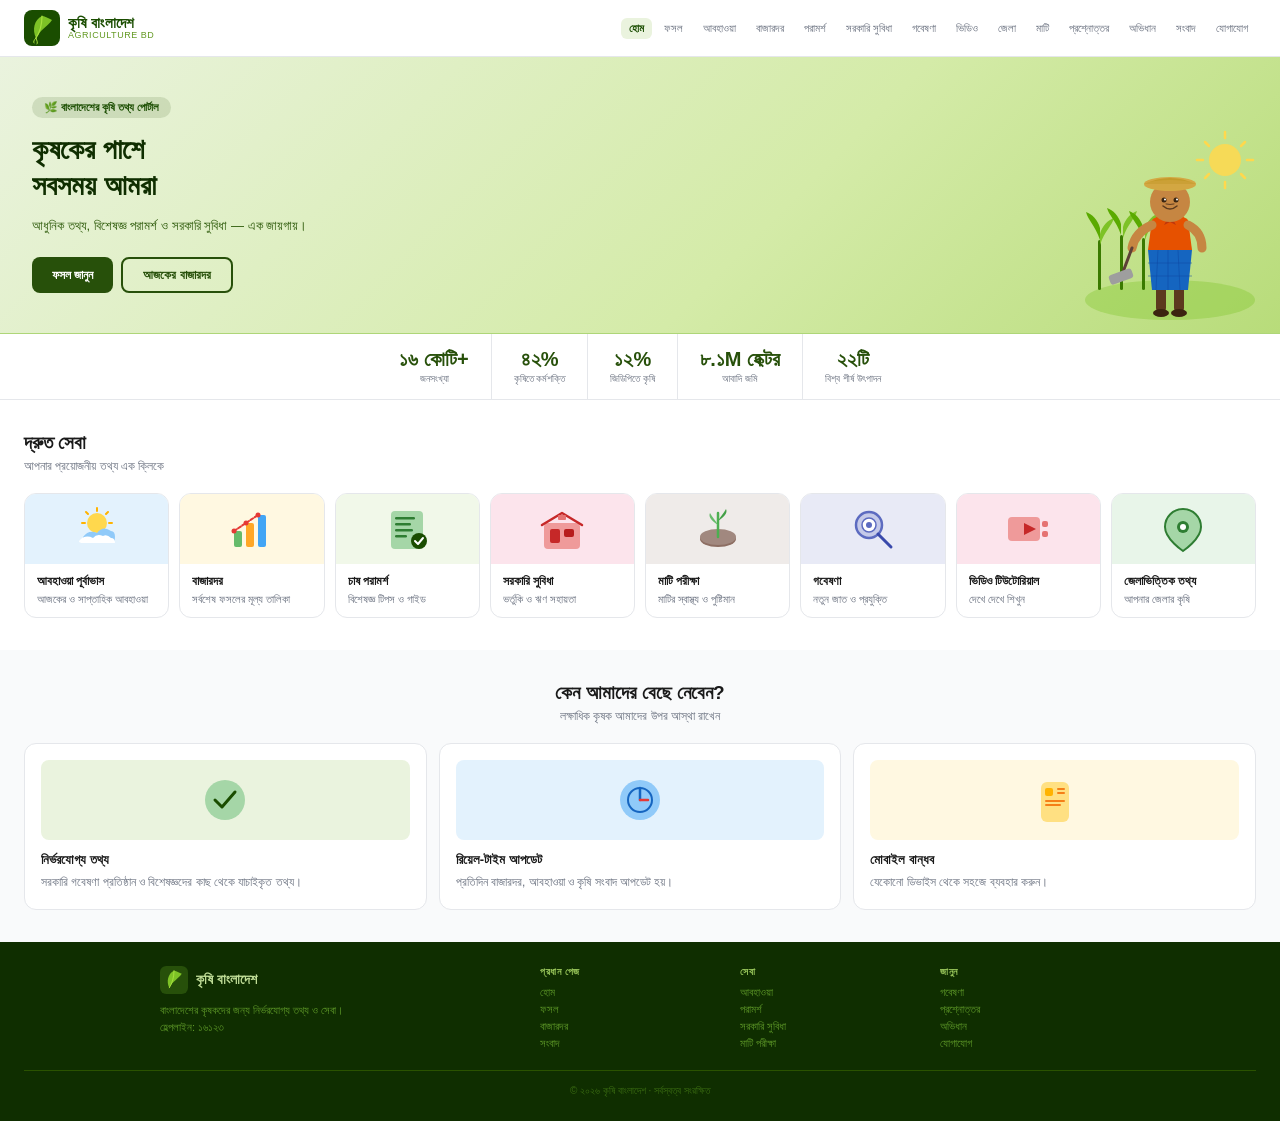
==== index.html @ ba3100ea "Update print statement from 'Hello' to 'Goodbye'" ====
<!DOCTYPE html>
<html lang="bn">
<head>
<meta charset="UTF-8">
<meta name="viewport" content="width=device-width, initial-scale=1.0">
<title>কৃষি বাংলাদেশ — Agriculture BD</title>
<style>
*{box-sizing:border-box;margin:0;padding:0}
body{font-family:'Segoe UI',Arial,sans-serif;color:#1a1a1a;font-size:14px;background:#fff}

nav{display:flex;align-items:center;justify-content:space-between;padding:10px 24px;border-bottom:1px solid #e5e7eb;background:#fff;position:sticky;top:0;z-index:100;gap:8px;flex-wrap:wrap}
.logo{display:flex;align-items:center;gap:8px;cursor:pointer;text-decoration:none}
.logo-text{display:flex;flex-direction:column;line-height:1.1}
.logo-bn{font-size:15px;font-weight:600;color:#1A4D00}
.logo-en{font-size:9px;color:#639922;letter-spacing:.06em;text-transform:uppercase}
.nav-links{display:flex;gap:4px;flex-wrap:wrap}
.nav-links a{font-size:11px;color:#6b7280;cursor:pointer;padding:4px 8px;border-radius:6px;transition:all .15s;text-decoration:none}
.nav-links a:hover{background:#EAF3DE;color:#27500A}
.nav-links a.active{background:#EAF3DE;color:#1A4D00;font-weight:600}

.page{display:none}.page.active{display:block}

.hero{background:linear-gradient(135deg,#EAF3DE 0%,#d4eba8 60%,#b8dc7a 100%);padding:0;overflow:hidden;display:grid;grid-template-columns:1fr auto;align-items:center;min-height:260px;border-bottom:1px solid #aed678}
.hero-text{padding:40px 32px}
.hero-badge{display:inline-block;background:#27500A22;color:#1A4D00;font-size:11px;padding:4px 12px;border-radius:20px;margin-bottom:14px;font-weight:600}
.hero h1{font-size:28px;font-weight:600;color:#0F2E00;margin-bottom:10px;line-height:1.3}
.hero p{font-size:13px;color:#2D5A0A;max-width:400px;line-height:1.7;margin-bottom:20px}
.hero-btns{display:flex;gap:8px;flex-wrap:wrap}
.btn{padding:9px 20px;border-radius:8px;font-size:12px;cursor:pointer;border:none;font-family:inherit;font-weight:600}
.btn-green{background:#27500A;color:#fff}
.btn-outline{background:transparent;color:#27500A;border:2px solid #27500A}
.btn-green:hover{background:#1A4D00}
.btn-outline:hover{background:#EAF3DE}
.hero-illustration{padding:20px 20px 0;align-self:flex-end;flex-shrink:0}

.stats-bar{display:flex;justify-content:center;background:#fff;border-bottom:1px solid #e5e7eb;flex-wrap:wrap}
.stat{padding:14px 22px;text-align:center;border-right:1px solid #e5e7eb}
.stat:last-child{border-right:none}
.stat-n{font-size:20px;font-weight:700;color:#27500A}
.stat-l{font-size:10px;color:#6b7280;margin-top:2px}

.sec{padding:32px 24px}
.sec-bg{background:#f9fafb}
.sec-title{font-size:19px;font-weight:700;margin-bottom:5px}
.sec-sub{font-size:12px;color:#6b7280;margin-bottom:20px}
.sec-center{text-align:center}

.grid2{display:grid;grid-template-columns:1fr 1fr;gap:14px}
.grid3{display:grid;grid-template-columns:repeat(auto-fit,minmax(170px,1fr));gap:12px}
.grid4{display:grid;grid-template-columns:repeat(auto-fit,minmax(140px,1fr));gap:10px}

.card{background:#fff;border:1px solid #e5e7eb;border-radius:12px;padding:16px;transition:box-shadow .15s}
.card:hover{box-shadow:0 2px 12px #27500A18}
.card h3{font-size:13px;font-weight:600;margin-bottom:5px}
.card p{font-size:12px;color:#6b7280;line-height:1.6}
.card-img{width:100%;height:80px;display:flex;align-items:center;justify-content:center;border-radius:8px;margin-bottom:12px}

.svc-card{background:#fff;border:1px solid #e5e7eb;border-radius:12px;overflow:hidden;cursor:pointer;transition:all .15s}
.svc-card:hover{border-color:#639922;box-shadow:0 2px 12px #27500A15}
.svc-img{height:70px;display:flex;align-items:center;justify-content:center}
.svc-body{padding:10px 12px}
.svc-body h3{font-size:12px;font-weight:600;margin-bottom:3px}
.svc-body p{font-size:11px;color:#6b7280;line-height:1.5}

.crop-card{background:#fff;border:1px solid #e5e7eb;border-radius:12px;overflow:hidden;border-top:3px solid #639922}
.crop-ill{height:80px;display:flex;align-items:center;justify-content:center}
.crop-body{padding:12px}
.crop-body h3{font-size:13px;font-weight:600;margin-bottom:5px}
.crop-body p{font-size:11px;color:#6b7280;line-height:1.5}

.tag{display:inline-block;background:#EAF3DE;color:#27500A;font-size:10px;padding:2px 7px;border-radius:6px;margin:2px 2px 0 0}

.news-item{display:flex;gap:12px;padding:12px;background:#fff;border:1px solid #e5e7eb;border-radius:10px;margin-bottom:8px}
.news-date{font-size:10px;color:#9ca3af;white-space:nowrap;min-width:52px;margin-top:2px}
.news-title{font-size:13px;font-weight:600;margin-bottom:3px}
.news-desc{font-size:11px;color:#6b7280;line-height:1.5}

.price-table{width:100%;border-collapse:collapse}
.price-table th{font-size:11px;color:#6b7280;text-align:left;padding:8px 10px;border-bottom:1px solid #e5e7eb;font-weight:600}
.price-table td{font-size:12px;padding:9px 10px;border-bottom:1px solid #e5e7eb}
.up{color:#1A6B00;font-weight:700}.down{color:#8B0000;font-weight:700}

.tip-card{background:#fff;border:1px solid #e5e7eb;border-left:3px solid #639922;border-radius:0 10px 10px 0;padding:12px 14px;margin-bottom:8px}
.tip-card h4{font-size:12px;font-weight:600;margin-bottom:4px}
.tip-card p{font-size:11px;color:#6b7280;line-height:1.6}

.scheme-card{background:#fff;border:1px solid #e5e7eb;border-radius:12px;overflow:hidden}
.scheme-img{height:64px;display:flex;align-items:center;justify-content:center}
.scheme-body{padding:12px}
.scheme-body h3{font-size:13px;font-weight:600;margin-bottom:5px}
.scheme-body p{font-size:11px;color:#6b7280;line-height:1.5;margin-bottom:8px}
.scheme-badge{font-size:10px;background:#EAF3DE;color:#1A4D00;padding:3px 8px;border-radius:6px;display:inline-block;font-weight:600}

.faq-item{border:1px solid #e5e7eb;border-radius:10px;margin-bottom:7px;overflow:hidden}
.faq-q{padding:12px 14px;font-size:12px;font-weight:600;cursor:pointer;display:flex;justify-content:space-between;align-items:center;background:#fff;user-select:none}
.faq-a{padding:0 14px 12px;font-size:11px;color:#6b7280;line-height:1.6;display:none}
.faq-a.open{display:block}

.weather-card{background:#fff;border:1px solid #e5e7eb;border-radius:12px;overflow:hidden}
.weather-top{padding:16px;text-align:center}
.weather-temp{font-size:32px;font-weight:700;color:#27500A}
.weather-city{font-size:12px;color:#6b7280;margin-bottom:4px}
.weather-days{display:grid;grid-template-columns:repeat(4,1fr);border-top:1px solid #e5e7eb}
.w-day{padding:10px 6px;text-align:center;border-right:1px solid #e5e7eb}
.w-day:last-child{border-right:none}
.w-day-name{font-size:10px;color:#6b7280}
.w-day-temp{font-size:13px;font-weight:700;margin-top:3px}
.w-emoji{font-size:18px;margin:4px 0}

.contact-form{display:flex;flex-direction:column;gap:9px}
.contact-form input,.contact-form textarea,.contact-form select{width:100%;padding:9px 11px;border:1px solid #d1d5db;border-radius:8px;font-size:12px;font-family:inherit;background:#fff;color:#1a1a1a}
.contact-form textarea{height:80px;resize:none}
.contact-form input:focus,.contact-form textarea:focus,.contact-form select:focus{outline:2px solid #639922;border-color:#639922}

.soil-bar{margin-bottom:10px}
.soil-label{display:flex;justify-content:space-between;font-size:11px;margin-bottom:3px}
.soil-track{height:7px;background:#f3f4f6;border-radius:4px;overflow:hidden}
.soil-fill{height:100%;border-radius:4px;background:#639922;transition:width .5s}

.glossary-item{padding:11px 14px;border-bottom:1px solid #e5e7eb}
.glossary-item:last-child{border-bottom:none}
.glossary-term{font-size:12px;font-weight:700;color:#1A4D00}
.glossary-def{font-size:11px;color:#6b7280;margin-top:2px;line-height:1.5}

.video-card{background:#f9fafb;border-radius:10px;overflow:hidden;border:1px solid #e5e7eb}
.video-thumb{height:80px;display:flex;align-items:center;justify-content:center;cursor:pointer}
.video-thumb:hover{opacity:.85}
.video-info{padding:10px}
.video-title{font-size:12px;font-weight:600;margin-bottom:3px}
.video-meta{font-size:10px;color:#6b7280}

.district-grid{display:grid;grid-template-columns:repeat(auto-fit,minmax(110px,1fr));gap:7px}
.district-card{background:#fff;border:1px solid #e5e7eb;border-radius:8px;padding:10px;text-align:center;cursor:pointer;transition:all .15s}
.district-card:hover{border-color:#639922;background:#EAF3DE}
.district-name{font-size:11px;font-weight:600}
.district-crop{font-size:10px;color:#6b7280;margin-top:2px}

.research-card{display:flex;gap:12px;background:#fff;border:1px solid #e5e7eb;border-radius:10px;padding:14px;margin-bottom:8px;align-items:flex-start}
.research-icon{width:44px;height:44px;border-radius:10px;display:flex;align-items:center;justify-content:center;flex-shrink:0}
.research-title{font-size:12px;font-weight:600;margin-bottom:3px}
.research-desc{font-size:11px;color:#6b7280;line-height:1.5}

footer{background:#0F2E00;color:#97C459;padding:24px}
.footer-grid{display:grid;grid-template-columns:2fr 1fr 1fr 1fr;gap:20px;max-width:960px;margin:0 auto}
.footer-logo{display:flex;align-items:center;gap:8px;margin-bottom:8px}
.footer-brand{font-size:14px;font-weight:700;color:#C0DD97}
.footer-desc{font-size:11px;color:#5C9626;line-height:1.6}
.footer-col h4{font-size:10px;font-weight:700;color:#97C459;margin-bottom:8px;text-transform:uppercase;letter-spacing:.06em}
.footer-col a{display:block;font-size:11px;color:#5C9626;text-decoration:none;margin-bottom:4px;cursor:pointer}
.footer-col a:hover{color:#C0DD97}
.footer-bottom{text-align:center;font-size:10px;color:#3B6D11;border-top:1px solid #2A5200;padding-top:14px;margin-top:16px}

@media(max-width:700px){
  .hero{grid-template-columns:1fr}.hero-illustration{display:none}
  .grid2{grid-template-columns:1fr}.footer-grid{grid-template-columns:1fr 1fr}
  .hero h1{font-size:22px}.sec{padding:24px 14px}
  nav{padding:10px 14px}
}
</style>
</head>
<body>

<nav>
  <div class="logo" onclick="showPage('home')">
    <svg width="36" height="36" viewBox="0 0 36 36" fill="none" xmlns="http://www.w3.org/2000/svg">
      <rect width="36" height="36" rx="8" fill="#1A4D00"/>
      <path d="M18 6 C10 10 8 20 12 28 C16 20 24 16 28 10 C24 8 20 6 18 6Z" fill="#7DC226"/>
      <path d="M18 6 C18 14 16 22 12 28" stroke="#A8E040" stroke-width="1.2" stroke-linecap="round"/>
      <path d="M12 28 C10 30 9 32 10 33" stroke="#A8E040" stroke-width="1" stroke-linecap="round"/>
      <path d="M12 28 C13 31 14 33 13 34" stroke="#A8E040" stroke-width="1" stroke-linecap="round"/>
    </svg>
    <div class="logo-text">
      <span class="logo-bn">কৃষি বাংলাদেশ</span>
      <span class="logo-en">Agriculture BD</span>
    </div>
  </div>
  <div class="nav-links">
    <a onclick="showPage('home')" id="l-home" class="active">হোম</a>
    <a onclick="showPage('crops')" id="l-crops">ফসল</a>
    <a onclick="showPage('weather')" id="l-weather">আবহাওয়া</a>
    <a onclick="showPage('market')" id="l-market">বাজারদর</a>
    <a onclick="showPage('tips')" id="l-tips">পরামর্শ</a>
    <a onclick="showPage('schemes')" id="l-schemes">সরকারি সুবিধা</a>
    <a onclick="showPage('research')" id="l-research">গবেষণা</a>
    <a onclick="showPage('videos')" id="l-videos">ভিডিও</a>
    <a onclick="showPage('districts')" id="l-districts">জেলা</a>
    <a onclick="showPage('soil')" id="l-soil">মাটি</a>
    <a onclick="showPage('faq')" id="l-faq">প্রশ্নোত্তর</a>
    <a onclick="showPage('glossary')" id="l-glossary">অভিধান</a>
    <a onclick="showPage('news')" id="l-news">সংবাদ</a>
    <a onclick="showPage('contact')" id="l-contact">যোগাযোগ</a>
  </div>
</nav>

<!-- HOME -->
<div id="page-home" class="page active">
  <div class="hero">
    <div class="hero-text">
      <div class="hero-badge">🌿 বাংলাদেশের কৃষি তথ্য পোর্টাল</div>
      <h1>কৃষকের পাশে<br>সবসময় আমরা</h1>
      <p>আধুনিক তথ্য, বিশেষজ্ঞ পরামর্শ ও সরকারি সুবিধা — এক জায়গায়।</p>
      <div class="hero-btns">
        <button class="btn btn-green" onclick="showPage('crops')">ফসল জানুন</button>
        <button class="btn btn-outline" onclick="showPage('market')">আজকের বাজারদর</button>
      </div>
    </div>
    <div class="hero-illustration">
      <svg width="180" height="200" viewBox="0 0 180 200" fill="none" xmlns="http://www.w3.org/2000/svg">
        <circle cx="145" cy="30" r="16" fill="#FFD84D" opacity=".85"/>
        <line x1="145" y1="8" x2="145" y2="2" stroke="#FFD84D" stroke-width="2.5" stroke-linecap="round"/>
        <line x1="145" y1="52" x2="145" y2="58" stroke="#FFD84D" stroke-width="2.5" stroke-linecap="round"/>
        <line x1="123" y1="30" x2="117" y2="30" stroke="#FFD84D" stroke-width="2.5" stroke-linecap="round"/>
        <line x1="167" y1="30" x2="173" y2="30" stroke="#FFD84D" stroke-width="2.5" stroke-linecap="round"/>
        <line x1="129" y1="16" x2="125" y2="12" stroke="#FFD84D" stroke-width="2.5" stroke-linecap="round"/>
        <line x1="161" y1="44" x2="165" y2="48" stroke="#FFD84D" stroke-width="2.5" stroke-linecap="round"/>
        <line x1="161" y1="16" x2="165" y2="12" stroke="#FFD84D" stroke-width="2.5" stroke-linecap="round"/>
        <line x1="129" y1="44" x2="125" y2="48" stroke="#FFD84D" stroke-width="2.5" stroke-linecap="round"/>
        <ellipse cx="90" cy="170" rx="85" ry="20" fill="#7DC226" opacity=".35"/>
        <rect x="18" y="110" width="3" height="50" rx="1.5" fill="#3a7a00"/>
        <path d="M20 110 C15 95 8 90 6 82 C12 84 18 90 20 98" fill="#5aaa00"/>
        <path d="M20 115 C25 100 32 96 34 88 C28 90 22 96 20 104" fill="#7DC226"/>
        <rect x="40" y="105" width="3" height="55" rx="1.5" fill="#3a7a00"/>
        <path d="M41 105 C36 90 29 86 27 78 C33 80 39 86 41 94" fill="#5aaa00"/>
        <path d="M43 108 C48 93 55 89 57 81 C51 83 45 89 43 97" fill="#7DC226"/>
        <rect x="62" y="108" width="3" height="52" rx="1.5" fill="#3a7a00"/>
        <path d="M63 108 C58 93 51 89 49 81 C55 83 61 89 63 97" fill="#5aaa00"/>
        <path d="M65 110 C70 95 77 91 79 83 C73 85 67 91 65 99" fill="#7DC226"/>
        <rect x="76" y="155" width="10" height="28" rx="5" fill="#5C3A1E"/>
        <rect x="94" y="155" width="10" height="28" rx="5" fill="#5C3A1E"/>
        <ellipse cx="81" cy="183" rx="8" ry="4" fill="#3B2510"/>
        <ellipse cx="99" cy="183" rx="8" ry="4" fill="#3B2510"/>
        <path d="M68 120 L72 160 L108 160 L112 120Z" fill="#1565C0"/>
        <line x1="78" y1="120" x2="76" y2="160" stroke="#0D47A1" stroke-width="1" opacity=".5"/>
        <line x1="88" y1="120" x2="88" y2="160" stroke="#0D47A1" stroke-width="1" opacity=".5"/>
        <line x1="98" y1="120" x2="100" y2="160" stroke="#0D47A1" stroke-width="1" opacity=".5"/>
        <line x1="68" y1="133" x2="112" y2="133" stroke="#0D47A1" stroke-width="1" opacity=".5"/>
        <line x1="68" y1="146" x2="112" y2="146" stroke="#0D47A1" stroke-width="1" opacity=".5"/>
        <path d="M72 90 L68 120 L112 120 L108 90 C104 86 96 84 90 84 C84 84 76 86 72 90Z" fill="#E65100"/>
        <path d="M90 84 L84 95 L90 92 L96 95 L90 84Z" fill="#BF360C"/>
        <path d="M72 95 C60 100 54 108 52 118" stroke="#C68642" stroke-width="9" stroke-linecap="round"/>
        <line x1="52" y1="118" x2="40" y2="150" stroke="#5D4037" stroke-width="3" stroke-linecap="round"/>
        <rect x="28" y="146" width="24" height="10" rx="3" fill="#9E9E9E" transform="rotate(-20 28 146)"/>
        <path d="M108 95 C118 100 122 108 122 118" stroke="#C68642" stroke-width="9" stroke-linecap="round"/>
        <circle cx="90" cy="72" r="20" fill="#C68642"/>
        <path d="M83 76 Q90 82 97 76" stroke="#5C3A1E" stroke-width="1.5" stroke-linecap="round" fill="none"/>
        <circle cx="84" cy="70" r="2.5" fill="#3B2510"/>
        <circle cx="96" cy="70" r="2.5" fill="#3B2510"/>
        <circle cx="85" cy="69.5" r="1" fill="white"/>
        <circle cx="97" cy="69.5" r="1" fill="white"/>
        <path d="M86 74 Q90 75 94 74" stroke="#5C3A1E" stroke-width="1" stroke-linecap="round" fill="none"/>
        <ellipse cx="90" cy="54" rx="26" ry="7" fill="#D4A843"/>
        <path d="M64 54 Q90 42 116 54" fill="#C49A2A"/>
        <ellipse cx="90" cy="55" rx="26" ry="5" fill="#D4A843" opacity=".5"/>
      </svg>
    </div>
  </div>

  <div class="stats-bar">
    <div class="stat"><div class="stat-n">১৬ কোটি+</div><div class="stat-l">জনসংখ্যা</div></div>
    <div class="stat"><div class="stat-n">৪২%</div><div class="stat-l">কৃষিতে কর্মশক্তি</div></div>
    <div class="stat"><div class="stat-n">১২%</div><div class="stat-l">জিডিপিতে কৃষি</div></div>
    <div class="stat"><div class="stat-n">৮.১M হেক্টর</div><div class="stat-l">আবাদি জমি</div></div>
    <div class="stat"><div class="stat-n">২২টি</div><div class="stat-l">বিশ্ব শীর্ষ উৎপাদন</div></div>
  </div>

  <div class="sec">
    <div class="sec-title">দ্রুত সেবা</div>
    <div class="sec-sub">আপনার প্রয়োজনীয় তথ্য এক ক্লিকে</div>
    <div class="grid4">
      <div class="svc-card" onclick="showPage('weather')"><div class="svc-img" style="background:#E3F2FD"><svg width="52" height="52" viewBox="0 0 52 52" fill="none"><circle cx="26" cy="20" r="10" fill="#FFD84D"/><path d="M26 8V5M26 35v-3M14 20h-3M38 20h3M17 11l-2-2M35 11l2-2" stroke="#FFB300" stroke-width="2" stroke-linecap="round"/><path d="M12 34 Q18 26 26 30 Q32 22 40 28 Q44 28 44 34 Q44 40 40 40 H16 Q12 40 12 34Z" fill="#90CAF9"/><path d="M8 38 Q14 31 22 35 Q26 30 32 33 Q36 31 40 35 Q44 35 44 40 H12 Q8 40 8 38Z" fill="#fff"/></svg></div><div class="svc-body"><h3>আবহাওয়া পূর্বাভাস</h3><p>আজকের ও সাপ্তাহিক আবহাওয়া</p></div></div>
      <div class="svc-card" onclick="showPage('market')"><div class="svc-img" style="background:#FFF8E1"><svg width="52" height="52" viewBox="0 0 52 52" fill="none"><rect x="8" y="28" width="8" height="16" rx="2" fill="#66BB6A"/><rect x="20" y="20" width="8" height="24" rx="2" fill="#FFA726"/><rect x="32" y="12" width="8" height="32" rx="2" fill="#42A5F5"/><path d="M8 28 L20 20 L32 12" stroke="#E53935" stroke-width="2" stroke-linecap="round" stroke-dasharray="3 2"/><circle cx="8" cy="28" r="2.5" fill="#E53935"/><circle cx="20" cy="20" r="2.5" fill="#E53935"/><circle cx="32" cy="12" r="2.5" fill="#E53935"/></svg></div><div class="svc-body"><h3>বাজারদর</h3><p>সর্বশেষ ফসলের মূল্য তালিকা</p></div></div>
      <div class="svc-card" onclick="showPage('tips')"><div class="svc-img" style="background:#F1F8E9"><svg width="52" height="52" viewBox="0 0 52 52" fill="none"><rect x="10" y="8" width="32" height="38" rx="4" fill="#A5D6A7"/><rect x="14" y="14" width="20" height="2.5" rx="1.2" fill="#2E7D32"/><rect x="14" y="20" width="16" height="2.5" rx="1.2" fill="#2E7D32"/><rect x="14" y="26" width="18" height="2.5" rx="1.2" fill="#2E7D32"/><rect x="14" y="32" width="12" height="2.5" rx="1.2" fill="#2E7D32"/><circle cx="38" cy="38" r="8" fill="#1A4D00"/><path d="M34 38 L37 41 L42 35" stroke="#fff" stroke-width="2" stroke-linecap="round" stroke-linejoin="round"/></svg></div><div class="svc-body"><h3>চাষ পরামর্শ</h3><p>বিশেষজ্ঞ টিপস ও গাইড</p></div></div>
      <div class="svc-card" onclick="showPage('schemes')"><div class="svc-img" style="background:#FCE4EC"><svg width="52" height="52" viewBox="0 0 52 52" fill="none"><rect x="8" y="20" width="36" height="26" rx="4" fill="#EF9A9A"/><rect x="14" y="26" width="10" height="14" rx="2" fill="#C62828"/><rect x="28" y="26" width="10" height="8" rx="2" fill="#B71C1C"/><path d="M6 22 L26 10 L46 22" stroke="#C62828" stroke-width="2.5" stroke-linecap="round" stroke-linejoin="round"/><rect x="22" y="12" width="8" height="5" rx="1" fill="#E57373"/></svg></div><div class="svc-body"><h3>সরকারি সুবিধা</h3><p>ভর্তুকি ও ঋণ সহায়তা</p></div></div>
      <div class="svc-card" onclick="showPage('soil')"><div class="svc-img" style="background:#EFEBE9"><svg width="52" height="52" viewBox="0 0 52 52" fill="none"><ellipse cx="26" cy="36" rx="18" ry="8" fill="#8D6E63"/><ellipse cx="26" cy="34" rx="18" ry="8" fill="#A1887F"/><path d="M26 10 L26 34" stroke="#4CAF50" stroke-width="2.5" stroke-linecap="round"/><path d="M26 22 C20 18 16 14 18 10 C20 14 24 18 26 22" fill="#66BB6A"/><path d="M26 18 C32 14 36 10 34 6 C32 10 28 14 26 18" fill="#43A047"/></svg></div><div class="svc-body"><h3>মাটি পরীক্ষা</h3><p>মাটির স্বাস্থ্য ও পুষ্টিমান</p></div></div>
      <div class="svc-card" onclick="showPage('research')"><div class="svc-img" style="background:#E8EAF6"><svg width="52" height="52" viewBox="0 0 52 52" fill="none"><circle cx="22" cy="22" r="13" stroke="#5C6BC0" stroke-width="2.5" fill="#C5CAE9"/><line x1="31" y1="31" x2="44" y2="44" stroke="#3949AB" stroke-width="3" stroke-linecap="round"/><circle cx="22" cy="22" r="7" fill="#fff" stroke="#5C6BC0" stroke-width="1.5"/><circle cx="22" cy="22" r="3" fill="#5C6BC0"/></svg></div><div class="svc-body"><h3>গবেষণা</h3><p>নতুন জাত ও প্রযুক্তি</p></div></div>
      <div class="svc-card" onclick="showPage('videos')"><div class="svc-img" style="background:#FCE4EC"><svg width="52" height="52" viewBox="0 0 52 52" fill="none"><rect x="6" y="14" width="32" height="24" rx="4" fill="#EF9A9A"/><polygon points="22,20 22,32 34,26" fill="#C62828"/><rect x="40" y="18" width="6" height="6" rx="2" fill="#E57373"/><rect x="40" y="28" width="6" height="6" rx="2" fill="#E57373"/></svg></div><div class="svc-body"><h3>ভিডিও টিউটোরিয়াল</h3><p>দেখে দেখে শিখুন</p></div></div>
      <div class="svc-card" onclick="showPage('districts')"><div class="svc-img" style="background:#E8F5E9"><svg width="52" height="52" viewBox="0 0 52 52" fill="none"><path d="M26 6 C16 6 8 14 8 24 C8 36 26 48 26 48 C26 48 44 36 44 24 C44 14 36 6 26 6Z" fill="#A5D6A7" stroke="#2E7D32" stroke-width="2"/><circle cx="26" cy="24" r="6" fill="#2E7D32"/><circle cx="26" cy="24" r="3" fill="#fff"/></svg></div><div class="svc-body"><h3>জেলাভিত্তিক তথ্য</h3><p>আপনার জেলার কৃষি</p></div></div>
    </div>
  </div>

  <div class="sec sec-bg">
    <div class="sec-title sec-center">কেন আমাদের বেছে নেবেন?</div>
    <div class="sec-sub sec-center">লক্ষাধিক কৃষক আমাদের উপর আস্থা রাখেন</div>
    <div class="grid3">
      <div class="card"><div class="card-img" style="background:#EAF3DE"><svg width="56" height="56" viewBox="0 0 56 56" fill="none"><circle cx="28" cy="28" r="20" fill="#A5D6A7"/><path d="M18 28 L25 35 L38 20" stroke="#1A4D00" stroke-width="3" stroke-linecap="round" stroke-linejoin="round"/></svg></div><h3>নির্ভরযোগ্য তথ্য</h3><p>সরকারি গবেষণা প্রতিষ্ঠান ও বিশেষজ্ঞদের কাছ থেকে যাচাইকৃত তথ্য।</p></div>
      <div class="card"><div class="card-img" style="background:#E3F2FD"><svg width="56" height="56" viewBox="0 0 56 56" fill="none"><circle cx="28" cy="28" r="20" fill="#90CAF9"/><circle cx="28" cy="28" r="12" fill="none" stroke="#1565C0" stroke-width="2"/><line x1="28" y1="16" x2="28" y2="28" stroke="#1565C0" stroke-width="2.5" stroke-linecap="round"/><line x1="28" y1="28" x2="36" y2="28" stroke="#E53935" stroke-width="2.5" stroke-linecap="round"/></svg></div><h3>রিয়েল-টাইম আপডেট</h3><p>প্রতিদিন বাজারদর, আবহাওয়া ও কৃষি সংবাদ আপডেট হয়।</p></div>
      <div class="card"><div class="card-img" style="background:#FFF8E1"><svg width="56" height="56" viewBox="0 0 56 56" fill="none"><rect x="14" y="10" width="28" height="40" rx="6" fill="#FFE082"/><rect x="18" y="16" width="8" height="8" rx="2" fill="#FFB300"/><rect x="30" y="16" width="8" height="2" rx="1" fill="#F57F17"/><rect x="30" y="20" width="8" height="2" rx="1" fill="#F57F17"/><rect x="18" y="28" width="20" height="2" rx="1" fill="#F57F17"/><rect x="18" y="32" width="16" height="2" rx="1" fill="#F57F17"/></svg></div><h3>মোবাইল বান্ধব</h3><p>যেকোনো ডিভাইস থেকে সহজে ব্যবহার করুন।</p></div>
    </div>
  </div>
</div>

<!-- CROPS -->
<div id="page-crops" class="page">
  <div class="sec">
    <div class="sec-title">ফসল তথ্য ভান্ডার</div>
    <div class="sec-sub">বাংলাদেশের প্রধান ফসল ও চাষাবাদ পদ্ধতি</div>
    <div class="grid3">
      <div class="crop-card"><div class="crop-ill" style="background:#EAF3DE"><svg width="60" height="60" viewBox="0 0 60 60" fill="none"><rect x="28" y="12" width="3" height="38" rx="1.5" fill="#3a7a00"/><path d="M30 28 C22 22 18 14 20 8 C24 12 28 20 30 28" fill="#5aaa00"/><path d="M30 22 C38 16 42 8 40 4 C36 8 32 16 30 22" fill="#7DC226"/><ellipse cx="30" cy="15" rx="3" ry="5" fill="#DAA520" transform="rotate(-10 30 15)"/><ellipse cx="36" cy="12" rx="2.5" ry="4" fill="#DAA520" transform="rotate(10 36 12)"/><ellipse cx="24" cy="13" rx="2.5" ry="4" fill="#DAA520" transform="rotate(-15 24 13)"/></svg></div><div class="crop-body"><h3>ধান</h3><p>আউশ, আমন ও বোরো — তিন মৌসুমে চাষ। HYV ও হাইব্রিড জাতে ভালো ফলন।</p><div style="margin-top:8px"><span class="tag">বোরো: নভে–মার্চ</span><span class="tag">আমন: জুন–নভে</span></div></div></div>
      <div class="crop-card" style="border-top-color:#BA7517"><div class="crop-ill" style="background:#FFF8E1"><svg width="60" height="60" viewBox="0 0 60 60" fill="none"><rect x="28" y="10" width="3" height="42" rx="1.5" fill="#5D4037"/><path d="M30 20 C20 22 14 30 16 38 C22 32 28 26 30 20" fill="#DAA520"/><path d="M30 26 C40 28 46 36 44 44 C38 38 32 32 30 26" fill="#F0C040"/></svg></div><div class="crop-body"><h3>পাট</h3><p>বাংলাদেশের সোনালী আঁশ। মার্চ-এপ্রিলে বোনা, জুলাই-আগস্টে কাটা।</p><div style="margin-top:8px"><span class="tag" style="background:#FFF3CD;color:#7D5A00">মার্চ–আগস্ট</span><span class="tag" style="background:#FFF3CD;color:#7D5A00">রপ্তানি ফসল</span></div></div></div>
      <div class="crop-card" style="border-top-color:#795548"><div class="crop-ill" style="background:#EFEBE9"><svg width="60" height="60" viewBox="0 0 60 60" fill="none"><ellipse cx="30" cy="36" rx="14" ry="10" fill="#8D6E63"/><ellipse cx="30" cy="34" rx="14" ry="10" fill="#A1887F"/><ellipse cx="30" cy="32" rx="12" ry="8" fill="#BCAAA4"/><path d="M30 14 L30 32" stroke="#4CAF50" stroke-width="2" stroke-linecap="round"/><path d="M30 22 C24 18 20 14 22 10 C24 14 28 18 30 22" fill="#66BB6A"/></svg></div><div class="crop-body"><h3>আলু</h3><p>অক্টোবর-নভেম্বরে রোপণ। উৎপাদন ১০ মিলিয়ন টনেরও বেশি প্রতি বছর।</p><div style="margin-top:8px"><span class="tag">রবি মৌসুম</span><span class="tag">হিমাগার সংরক্ষণ</span></div></div></div>
      <div class="crop-card" style="border-top-color:#0277BD"><div class="crop-ill" style="background:#E1F5FE"><svg width="60" height="60" viewBox="0 0 60 60" fill="none"><ellipse cx="30" cy="42" rx="20" ry="8" fill="#4FC3F7" opacity=".4"/><path d="M22 36 C20 28 24 20 30 18 C32 26 30 34 26 38 Z" fill="#039BE5"/><path d="M38 36 C40 28 36 20 30 18 C28 26 30 34 34 38 Z" fill="#0277BD"/><circle cx="30" cy="18" r="4" fill="#B3E5FC"/></svg></div><div class="crop-body"><h3>মাছ চাষ</h3><p>পুকুর ও ঘেরে রুই, কাতলা, তেলাপিয়া চাষ। বিশ্বে তৃতীয় মিঠাপানির মাছ উৎপাদক।</p><div style="margin-top:8px"><span class="tag" style="background:#E1F5FE;color:#01579B">মিঠাপানি</span><span class="tag" style="background:#E1F5FE;color:#01579B">লোনাপানি</span></div></div></div>
      <div class="crop-card" style="border-top-color:#e53935"><div class="crop-ill" style="background:#FFEBEE"><svg width="60" height="60" viewBox="0 0 60 60" fill="none"><circle cx="30" cy="32" r="12" fill="#EF9A9A"/><circle cx="30" cy="32" r="8" fill="#E53935"/><path d="M30 10 L30 20" stroke="#388E3C" stroke-width="2.5" stroke-linecap="round"/><path d="M30 18 C24 14 22 10 24 6 C26 10 28 14 30 18" fill="#66BB6A"/></svg></div><div class="crop-body"><h3>টমেটো</h3><p>শীতকালীন প্রধান সবজি। রবি মৌসুমে সবচেয়ে ভালো ফলন পাওয়া যায়।</p><div style="margin-top:8px"><span class="tag" style="background:#FFEBEE;color:#B71C1C">অক্টো–মার্চ</span></div></div></div>
      <div class="crop-card" style="border-top-color:#7B1FA2"><div class="crop-ill" style="background:#F3E5F5"><svg width="60" height="60" viewBox="0 0 60 60" fill="none"><path d="M30 14 L30 46" stroke="#4CAF50" stroke-width="2.5" stroke-linecap="round"/><ellipse cx="24" cy="30" rx="10" ry="16" fill="#7B1FA2" transform="rotate(-15 24 30)"/><ellipse cx="24" cy="30" rx="7" ry="13" fill="#6A1B9A" opacity=".5" transform="rotate(-15 24 30)"/><path d="M30 22 C24 18 22 14 24 10 C26 14 28 18 30 22" fill="#66BB6A"/></svg></div><div class="crop-body"><h3>বেগুন</h3><p>সারাবছর চাষযোগ্য। বাংলাদেশে সবচেয়ে বেশি চাষ হওয়া সবজিগুলোর একটি।</p><div style="margin-top:8px"><span class="tag" style="background:#F3E5F5;color:#6A1B9A">সারাবছর</span></div></div></div>
    </div>
  </div>
</div>

<!-- WEATHER -->
<div id="page-weather" class="page">
  <div class="sec"><div class="sec-title">আবহাওয়া পূর্বাভাস</div><div class="sec-sub">চাষাবাদের জন্য প্রয়োজনীয় আবহাওয়া তথ্য</div>
  <div class="grid3">
    <div class="weather-card"><div class="weather-top"><div class="weather-city">ঢাকা</div><div class="weather-temp">৩২°C</div><div style="font-size:11px;color:#6b7280">আংশিক মেঘলা · আর্দ্রতা ৭৮%</div></div><div class="weather-days"><div class="w-day"><div class="w-day-name">আজ</div><div class="w-emoji">⛅</div><div class="w-day-temp">৩২°</div></div><div class="w-day"><div class="w-day-name">কাল</div><div class="w-emoji">🌧️</div><div class="w-day-temp">২৮°</div></div><div class="w-day"><div class="w-day-name">বুধ</div><div class="w-emoji">🌤️</div><div class="w-day-temp">৩০°</div></div><div class="w-day"><div class="w-day-name">বৃহ</div><div class="w-emoji">☀️</div><div class="w-day-temp">৩৩°</div></div></div></div>
    <div class="weather-card"><div class="weather-top"><div class="weather-city">চট্টগ্রাম</div><div class="weather-temp">২৯°C</div><div style="font-size:11px;color:#6b7280">বৃষ্টিপাত সম্ভব · আর্দ্রতা ৮৫%</div></div><div class="weather-days"><div class="w-day"><div class="w-day-name">আজ</div><div class="w-emoji">🌧️</div><div class="w-day-temp">২৯°</div></div><div class="w-day"><div class="w-day-name">কাল</div><div class="w-emoji">⛅</div><div class="w-day-temp">৩০°</div></div><div class="w-day"><div class="w-day-name">বুধ</div><div class="w-emoji">🌤️</div><div class="w-day-temp">৩১°</div></div><div class="w-day"><div class="w-day-name">বৃহ</div><div class="w-emoji">☀️</div><div class="w-day-temp">৩২°</div></div></div></div>
    <div class="weather-card"><div class="weather-top"><div class="weather-city">রাজশাহী</div><div class="weather-temp">৩৫°C</div><div style="font-size:11px;color:#6b7280">রোদেলা · আর্দ্রতা ৬২%</div></div><div class="weather-days"><div class="w-day"><div class="w-day-name">আজ</div><div class="w-emoji">☀️</div><div class="w-day-temp">৩৫°</div></div><div class="w-day"><div class="w-day-name">কাল</div><div class="w-emoji">☀️</div><div class="w-day-temp">৩৬°</div></div><div class="w-day"><div class="w-day-name">বুধ</div><div class="w-emoji">⛅</div><div class="w-day-temp">৩৩°</div></div><div class="w-day"><div class="w-day-name">বৃহ</div><div class="w-emoji">🌧️</div><div class="w-day-temp">২৯°</div></div></div></div>
  </div></div>
</div>

<!-- MARKET -->
<div id="page-market" class="page">
  <div class="sec"><div class="sec-title">আজকের বাজারদর</div><div class="sec-sub">সারাদেশের গড় পাইকারি মূল্য</div>
  <div style="background:#fff;border:1px solid #e5e7eb;border-radius:12px;overflow:hidden">
  <table class="price-table"><thead><tr><th>ফসল</th><th>গতকাল (টাকা/কেজি)</th><th>আজকের মূল্য</th><th>পরিবর্তন</th><th>বাজার</th></tr></thead>
  <tbody>
    <tr><td>ধান (মিনিকেট)</td><td>৩২</td><td style="font-weight:700">৩৪</td><td class="up">▲ ৬.২%</td><td>ঢাকা</td></tr>
    <tr><td>গম</td><td>৪০</td><td style="font-weight:700">৩৯</td><td class="down">▼ ২.৫%</td><td>রাজশাহী</td></tr>
    <tr><td>আলু</td><td>২৫</td><td style="font-weight:700">২৬</td><td class="up">▲ ৪.০%</td><td>মুন্সীগঞ্জ</td></tr>
    <tr><td>পেঁয়াজ</td><td>৫৫</td><td style="font-weight:700">৫২</td><td class="down">▼ ৫.৪%</td><td>ফরিদপুর</td></tr>
    <tr><td>টমেটো</td><td>৩৮</td><td style="font-weight:700">৪২</td><td class="up">▲ ১০.৫%</td><td>যশোর</td></tr>
    <tr><td>রুই মাছ</td><td>২৮০</td><td style="font-weight:700">২৯০</td><td class="up">▲ ৩.৬%</td><td>ময়মনসিংহ</td></tr>
    <tr><td>সরিষা</td><td>৭০</td><td style="font-weight:700">৭২</td><td class="up">▲ ২.৯%</td><td>নাটোর</td></tr>
    <tr><td>মসুর ডাল</td><td>১২০</td><td style="font-weight:700">১১৮</td><td class="down">▼ ১.৭%</td><td>ঢাকা</td></tr>
  </tbody></table></div>
  <div style="margin-top:10px;font-size:10px;color:#9ca3af">* তথ্য: কৃষি বিপণন অধিদফতর। প্রতিদিন সকাল ১০টায় আপডেট।</div></div>
</div>

<!-- TIPS -->
<div id="page-tips" class="page">
  <div class="sec"><div class="sec-title">চাষাবাদ পরামর্শ</div><div class="sec-sub">বিশেষজ্ঞদের মৌসুমভিত্তিক পরামর্শ</div>
  <div class="grid2">
    <div><div style="font-size:12px;font-weight:700;margin-bottom:10px;color:#1A4D00">🌾 ধান চাষ</div>
      <div class="tip-card"><h4>সঠিক সার ব্যবস্থাপনা</h4><p>বোরো ধানে বিঘাপ্রতি ইউরিয়া ২৫ কেজি, TSP ১৫ কেজি ও MoP ১০ কেজি তিন ভাগে দিন।</p></div>
      <div class="tip-card"><h4>রোগ-পোকা দমন</h4><p>বাদামি গাছফড়িং দেখা দিলে Monocrotophos ব্যবহার করুন। ব্লাস্ট রোগে Tricyclazole স্প্রে করুন।</p></div>
      <div class="tip-card"><h4>AWD সেচ পদ্ধতি</h4><p>পর্যায়ক্রমে ভেজানো ও শুকানো পদ্ধতিতে ৩০% পানি সাশ্রয় হয়।</p></div>
    </div>
    <div><div style="font-size:12px;font-weight:700;margin-bottom:10px;color:#1A4D00">🥬 সবজি চাষ</div>
      <div class="tip-card"><h4>বীজ শোধন</h4><p>বীজ বোনার আগে Vitavax দিয়ে শোধন করুন। মাটিবাহিত রোগ থেকে চারা রক্ষা পাবে।</p></div>
      <div class="tip-card"><h4>জৈব সার</h4><p>রাসায়নিক সারের পাশাপাশি কম্পোস্ট ও ভার্মিকম্পোস্ট ব্যবহার করুন।</p></div>
      <div class="tip-card"><h4>মালচিং কৌশল</h4><p>খড় বা কালো পলিথিন দিয়ে মালচিং করলে আগাছা কম হয়, আর্দ্রতা ধরে রাখে।</p></div>
    </div>
  </div></div>
</div>

<!-- SCHEMES -->
<div id="page-schemes" class="page">
  <div class="sec"><div class="sec-title">সরকারি সুবিধা ও ভর্তুকি</div><div class="sec-sub">কৃষকদের জন্য সরকারি প্রণোদনা ও আর্থিক সহায়তা</div>
  <div class="grid3">
    <div class="scheme-card"><div class="scheme-img" style="background:#E8F5E9"><svg width="44" height="44" viewBox="0 0 44 44" fill="none"><rect x="6" y="14" width="32" height="22" rx="3" fill="#A5D6A7"/><rect x="10" y="18" width="8" height="12" rx="2" fill="#2E7D32"/><rect x="22" y="20" width="10" height="8" rx="2" fill="#1B5E20"/><path d="M4 16 L22 8 L40 16" stroke="#2E7D32" stroke-width="2" stroke-linecap="round"/></svg></div><div class="scheme-body"><h3>কৃষি প্রণোদনা প্যাকেজ</h3><p>প্রাকৃতিক দুর্যোগে ক্ষতিগ্রস্ত কৃষকদের বিনামূল্যে বীজ, সার ও নগদ সহায়তা।</p><span class="scheme-badge">উপজেলা কৃষি অফিস</span></div></div>
    <div class="scheme-card"><div class="scheme-img" style="background:#FFF8E1"><svg width="44" height="44" viewBox="0 0 44 44" fill="none"><rect x="8" y="12" width="28" height="20" rx="3" fill="#FFE082"/><rect x="12" y="16" width="12" height="3" rx="1" fill="#F57F17"/><circle cx="32" cy="32" r="8" fill="#43A047"/><path d="M28 32 L31 35 L36 28" stroke="#fff" stroke-width="2" stroke-linecap="round" stroke-linejoin="round"/></svg></div><div class="scheme-body"><h3>কৃষি ঋণ ৪% সুদে</h3><p>সর্বোচ্চ ২ লক্ষ টাকা জামানতবিহীন ঋণ। সময়মতো পরিশোধে সুদ মওকুফ।</p><span class="scheme-badge">নিকটস্থ ব্যাংক</span></div></div>
    <div class="scheme-card"><div class="scheme-img" style="background:#EDE7F6"><svg width="44" height="44" viewBox="0 0 44 44" fill="none"><ellipse cx="22" cy="28" rx="14" ry="6" fill="#CE93D8"/><ellipse cx="22" cy="26" rx="14" ry="6" fill="#BA68C8"/><path d="M22 10 L22 24" stroke="#4CAF50" stroke-width="2" stroke-linecap="round"/><path d="M22 18 C17 14 15 10 17 6 C19 10 21 14 22 18" fill="#66BB6A"/></svg></div><div class="scheme-body"><h3>সার ভর্তুকি</h3><p>BADC অনুমোদিত ডিলারের মাধ্যমে ভর্তুকি মূল্যে ইউরিয়া, TSP, DAP পাওয়া যায়।</p><span class="scheme-badge">স্থানীয় BADC ডিলার</span></div></div>
    <div class="scheme-card"><div class="scheme-img" style="background:#E3F2FD"><svg width="44" height="44" viewBox="0 0 44 44" fill="none"><rect x="8" y="20" width="22" height="14" rx="3" fill="#90CAF9"/><ellipse cx="14" cy="34" rx="5" ry="3" fill="#1565C0"/><ellipse cx="26" cy="34" rx="5" ry="3" fill="#1565C0"/></svg></div><div class="scheme-body"><h3>কৃষি যন্ত্রপাতি ভর্তুকি</h3><p>কম্বাইন হার্ভেস্টার, পাওয়ার টিলার ৫০-৭০% ভর্তুকিতে পাওয়া যায়।</p><span class="scheme-badge">DAE অফিস</span></div></div>
    <div class="scheme-card"><div class="scheme-img" style="background:#F1F8E9"><svg width="44" height="44" viewBox="0 0 44 44" fill="none"><rect x="8" y="10" width="28" height="28" rx="4" fill="#C8E6C9"/><path d="M14 24 L20 30 L30 18" stroke="#2E7D32" stroke-width="2.5" stroke-linecap="round" stroke-linejoin="round"/></svg></div><div class="scheme-body"><h3>কৃষক কার্ড</h3><p>জাতীয় কৃষক ডাটাবেসে নিবন্ধন করুন। কার্ডের মাধ্যমে সব সুবিধা সহজে পাবেন।</p><span class="scheme-badge">উপজেলা কৃষি অফিস</span></div></div>
    <div class="scheme-card"><div class="scheme-img" style="background:#FCE4EC"><svg width="44" height="44" viewBox="0 0 44 44" fill="none"><path d="M22 8 C12 8 6 16 8 24 C10 32 18 38 22 38 C26 38 34 32 36 24 C38 16 32 8 22 8Z" fill="#F48FB1"/><path d="M22 14 C18 18 16 24 18 30 C20 24 22 18 22 14Z" fill="#E91E63"/></svg></div><div class="scheme-body"><h3>ফসল বিমা</h3><p>প্রাকৃতিক দুর্যোগে ফসল নষ্ট হলে বিমার মাধ্যমে ক্ষতিপূরণ পাওয়া যায়।</p><span class="scheme-badge">Sadharan Bima</span></div></div>
  </div></div>
</div>

<!-- RESEARCH -->
<div id="page-research" class="page">
  <div class="sec"><div class="sec-title">কৃষি গবেষণা ও উদ্ভাবন</div><div class="sec-sub">বাংলাদেশের কৃষি গবেষণার সর্বশেষ অর্জন</div>
  <div class="research-card"><div class="research-icon" style="background:#EAF3DE"><svg width="26" height="26" viewBox="0 0 26 26" fill="none"><rect x="12" y="2" width="2" height="20" rx="1" fill="#3a7a00"/><path d="M13 10 C9 8 7 4 8 1 C10 4 12 8 13 10" fill="#7DC226"/><path d="M13 8 C17 6 19 2 18 0 C16 3 14 7 13 8" fill="#5aaa00"/></svg></div><div><div class="research-title">BRRI dhan102 — লবণ ও বন্যা সহনশীল ধান</div><div class="research-desc">বাংলাদেশ ধান গবেষণা ইনস্টিটিউট উপকূলীয় অঞ্চলের জন্য নতুন জাত উদ্ভাবন করেছে। হেক্টরপ্রতি ৬-৭ টন ফলন সম্ভব।</div></div></div>
  <div class="research-card"><div class="research-icon" style="background:#E8EAF6"><svg width="26" height="26" viewBox="0 0 26 26" fill="none"><circle cx="11" cy="11" r="7" stroke="#5C6BC0" stroke-width="1.5" fill="#C5CAE9"/><line x1="16" y1="16" x2="24" y2="24" stroke="#3949AB" stroke-width="2" stroke-linecap="round"/></svg></div><div><div class="research-title">BARI উদ্ভাবিত খরা-সহনশীল গম জাত</div><div class="research-desc">রাজশাহী অঞ্চলের জন্য কম পানিতে চাষযোগ্য গম উদ্ভাবন। স্বাভাবিক জাতের চেয়ে ২০% কম পানি লাগে।</div></div></div>
  <div class="research-card"><div class="research-icon" style="background:#E1F5FE"><svg width="26" height="26" viewBox="0 0 26 26" fill="none"><path d="M13 4 C8 6 6 12 8 18 C10 12 14 8 13 4Z" fill="#039BE5"/><path d="M13 4 C18 6 20 12 18 18 C16 12 12 8 13 4Z" fill="#0277BD"/></svg></div><div><div class="research-title">বায়োফ্লক মাছ চাষ প্রযুক্তি</div><div class="research-desc">কম জায়গায় বেশি মাছ উৎপাদনের আধুনিক পদ্ধতি। সাধারণ পুকুরের তুলনায় ৩ গুণ বেশি মাছ পাওয়া যায়।</div></div></div>
  <div class="research-card"><div class="research-icon" style="background:#FFF8E1"><svg width="26" height="26" viewBox="0 0 26 26" fill="none"><path d="M13 2 L16 10 L24 10 L18 16 L20 24 L13 19 L6 24 L8 16 L2 10 L10 10Z" fill="#FFD84D"/></svg></div><div><div class="research-title">ড্রোন প্রযুক্তিতে কীটনাশক প্রয়োগ</div><div class="research-desc">BARI ও DAE যৌথভাবে ড্রোন দিয়ে কীটনাশক স্প্রে পরীক্ষামূলকভাবে চালু করেছে। শ্রম খরচ ৬০% কমে।</div></div></div>
  </div>
</div>

<!-- VIDEOS -->
<div id="page-videos" class="page">
  <div class="sec"><div class="sec-title">ভিডিও টিউটোরিয়াল</div><div class="sec-sub">দেখে দেখে শিখুন</div>
  <div class="grid4">
    <div class="video-card"><div class="video-thumb" style="background:#EAF3DE"><svg width="40" height="40" viewBox="0 0 40 40" fill="none"><circle cx="20" cy="20" r="16" fill="#1A4D00" opacity=".15"/><polygon points="16,12 16,28 30,20" fill="#1A4D00"/></svg></div><div class="video-info"><div class="video-title">বোরো ধানের পরিচর্যা</div><div class="video-meta">১২:৩৫ · DAE</div></div></div>
    <div class="video-card"><div class="video-thumb" style="background:#EFEBE9"><svg width="40" height="40" viewBox="0 0 40 40" fill="none"><circle cx="20" cy="20" r="16" fill="#795548" opacity=".15"/><polygon points="16,12 16,28 30,20" fill="#795548"/></svg></div><div class="video-info"><div class="video-title">আলু সংরক্ষণ পদ্ধতি</div><div class="video-meta">০৮:২০ · BARI</div></div></div>
    <div class="video-card"><div class="video-thumb" style="background:#E1F5FE"><svg width="40" height="40" viewBox="0 0 40 40" fill="none"><circle cx="20" cy="20" r="16" fill="#0277BD" opacity=".15"/><polygon points="16,12 16,28 30,20" fill="#0277BD"/></svg></div><div class="video-info"><div class="video-title">পুকুরে মাছ চাষ গাইড</div><div class="video-meta">১৮:৪৫ · মৎস্য অধিদফতর</div></div></div>
    <div class="video-card"><div class="video-thumb" style="background:#F1F8E9"><svg width="40" height="40" viewBox="0 0 40 40" fill="none"><circle cx="20" cy="20" r="16" fill="#2E7D32" opacity=".15"/><polygon points="16,12 16,28 30,20" fill="#2E7D32"/></svg></div><div class="video-info"><div class="video-title">জৈব সার তৈরির পদ্ধতি</div><div class="video-meta">০৯:১৫ · কৃষি বিশেষজ্ঞ</div></div></div>
    <div class="video-card"><div class="video-thumb" style="background:#FCE4EC"><svg width="40" height="40" viewBox="0 0 40 40" fill="none"><circle cx="20" cy="20" r="16" fill="#C62828" opacity=".15"/><polygon points="16,12 16,28 30,20" fill="#C62828"/></svg></div><div class="video-info"><div class="video-title">গ্রীষ্মকালীন সবজি চাষ</div><div class="video-meta">১১:০০ · BARI</div></div></div>
    <div class="video-card"><div class="video-thumb" style="background:#E8EAF6"><svg width="40" height="40" viewBox="0 0 40 40" fill="none"><circle cx="20" cy="20" r="16" fill="#3949AB" opacity=".15"/><polygon points="16,12 16,28 30,20" fill="#3949AB"/></svg></div><div class="video-info"><div class="video-title">ড্রোনে কীটনাশক ছিটানো</div><div class="video-meta">০৬:৩০ · DAE</div></div></div>
    <div class="video-card"><div class="video-thumb" style="background:#E3F2FD"><svg width="40" height="40" viewBox="0 0 40 40" fill="none"><circle cx="20" cy="20" r="16" fill="#1565C0" opacity=".15"/><polygon points="16,12 16,28 30,20" fill="#1565C0"/></svg></div><div class="video-info"><div class="video-title">AWD সেচ পদ্ধতি</div><div class="video-meta">০৭:৫৫ · IRRI BD</div></div></div>
    <div class="video-card"><div class="video-thumb" style="background:#FFF8E1"><svg width="40" height="40" viewBox="0 0 40 40" fill="none"><circle cx="20" cy="20" r="16" fill="#F57F17" opacity=".15"/><polygon points="16,12 16,28 30,20" fill="#F57F17"/></svg></div><div class="video-info"><div class="video-title">বীজ শোধন কেন করবেন</div><div class="video-meta">০৫:৪০ · কৃষি বিশেষজ্ঞ</div></div></div>
  </div></div>
</div>

<!-- DISTRICTS -->
<div id="page-districts" class="page">
  <div class="sec"><div class="sec-title">জেলাভিত্তিক কৃষি তথ্য</div><div class="sec-sub">আপনার জেলায় কোন ফসল বেশি হয়</div>
  <div class="district-grid">
    <div class="district-card"><div class="district-name">ঢাকা</div><div class="district-crop">ধান, সবজি</div></div>
    <div class="district-card"><div class="district-name">চট্টগ্রাম</div><div class="district-crop">চা, সবজি</div></div>
    <div class="district-card"><div class="district-name">রাজশাহী</div><div class="district-crop">আম, গম</div></div>
    <div class="district-card"><div class="district-name">সিলেট</div><div class="district-crop">চা, পান</div></div>
    <div class="district-card"><div class="district-name">খুলনা</div><div class="district-crop">চিংড়ি, ধান</div></div>
    <div class="district-card"><div class="district-name">বরিশাল</div><div class="district-crop">ধান, নারিকেল</div></div>
    <div class="district-card"><div class="district-name">ময়মনসিংহ</div><div class="district-crop">ধান, মাছ</div></div>
    <div class="district-card"><div class="district-name">রংপুর</div><div class="district-crop">আলু, ভুট্টা</div></div>
    <div class="district-card"><div class="district-name">কুমিল্লা</div><div class="district-crop">সবজি, ধান</div></div>
    <div class="district-card"><div class="district-name">যশোর</div><div class="district-crop">ফুল, সবজি</div></div>
    <div class="district-card"><div class="district-name">নাটোর</div><div class="district-crop">সরিষা, ধান</div></div>
    <div class="district-card"><div class="district-name">মুন্সীগঞ্জ</div><div class="district-crop">আলু, পাট</div></div>
    <div class="district-card"><div class="district-name">নরসিংদী</div><div class="district-crop">কলা, সবজি</div></div>
    <div class="district-card"><div class="district-name">ফরিদপুর</div><div class="district-crop">পেঁয়াজ, পাট</div></div>
    <div class="district-card"><div class="district-name">দিনাজপুর</div><div class="district-crop">লিচু, ধান</div></div>
    <div class="district-card"><div class="district-name">বগুড়া</div><div class="district-crop">সবজি, গম</div></div>
  </div></div>
</div>

<!-- SOIL -->
<div id="page-soil" class="page">
  <div class="sec"><div class="sec-title">মাটি পরীক্ষা ও স্বাস্থ্য</div><div class="sec-sub">সঠিক সার ব্যবহারের জন্য মাটি পরীক্ষা জরুরি</div>
  <div class="grid2">
    <div class="card"><h3 style="margin-bottom:14px">বাংলাদেশের মাটির পুষ্টিমান (গড়)</h3>
      <div class="soil-bar"><div class="soil-label"><span>নাইট্রোজেন (N)</span><span style="color:#639922">মাঝারি</span></div><div class="soil-track"><div class="soil-fill" style="width:55%"></div></div></div>
      <div class="soil-bar"><div class="soil-label"><span>ফসফরাস (P)</span><span style="color:#8B0000">কম</span></div><div class="soil-track"><div class="soil-fill" style="width:30%;background:#8B0000"></div></div></div>
      <div class="soil-bar"><div class="soil-label"><span>পটাশিয়াম (K)</span><span style="color:#639922">ভালো</span></div><div class="soil-track"><div class="soil-fill" style="width:70%"></div></div></div>
      <div class="soil-bar"><div class="soil-label"><span>জৈব পদার্থ</span><span style="color:#BA7517">কিছুটা কম</span></div><div class="soil-track"><div class="soil-fill" style="width:40%;background:#BA7517"></div></div></div>
      <div class="soil-bar"><div class="soil-label"><span>সালফার (S)</span><span style="color:#8B0000">অপ্রতুল</span></div><div class="soil-track"><div class="soil-fill" style="width:25%;background:#8B0000"></div></div></div>
    </div>
    <div class="card"><h3 style="margin-bottom:12px">মাটি পরীক্ষার ধাপ</h3>
      <div style="display:flex;flex-direction:column;gap:10px">
        <div style="display:flex;gap:10px;align-items:flex-start"><div style="min-width:22px;height:22px;background:#EAF3DE;border-radius:50%;display:flex;align-items:center;justify-content:center;font-size:10px;font-weight:700;color:#1A4D00">১</div><div><div style="font-size:12px;font-weight:600">নমুনা সংগ্রহ</div><div style="font-size:11px;color:#6b7280">জমির বিভিন্ন জায়গা থেকে ৬-৮ ইঞ্চি গভীরতায় মাটি নিন</div></div></div>
        <div style="display:flex;gap:10px;align-items:flex-start"><div style="min-width:22px;height:22px;background:#EAF3DE;border-radius:50%;display:flex;align-items:center;justify-content:center;font-size:10px;font-weight:700;color:#1A4D00">২</div><div><div style="font-size:12px;font-weight:600">মিশ্রণ ও শুকানো</div><div style="font-size:11px;color:#6b7280">নমুনা মিশিয়ে ছায়ায় শুকান, ৫০০ গ্রাম আলাদা করুন</div></div></div>
        <div style="display:flex;gap:10px;align-items:flex-start"><div style="min-width:22px;height:22px;background:#EAF3DE;border-radius:50%;display:flex;align-items:center;justify-content:center;font-size:10px;font-weight:700;color:#1A4D00">৩</div><div><div style="font-size:12px;font-weight:600">ল্যাবে পাঠান</div><div style="font-size:11px;color:#6b7280">নিকটস্থ SRDI বা উপজেলা কৃষি অফিসে জমা দিন</div></div></div>
        <div style="display:flex;gap:10px;align-items:flex-start"><div style="min-width:22px;height:22px;background:#EAF3DE;border-radius:50%;display:flex;align-items:center;justify-content:center;font-size:10px;font-weight:700;color:#1A4D00">৪</div><div><div style="font-size:12px;font-weight:600">ফলাফল ও পরামর্শ</div><div style="font-size:11px;color:#6b7280">১০-১৫ দিনে রিপোর্ট পাবেন, সে অনুযায়ী সার দিন</div></div></div>
      </div>
    </div>
  </div></div>
</div>

<!-- FAQ -->
<div id="page-faq" class="page">
  <div class="sec"><div class="sec-title">সাধারণ প্রশ্নোত্তর</div><div class="sec-sub">কৃষকদের সবচেয়ে বেশি জিজ্ঞাসিত প্রশ্নের উত্তর</div>
  <div class="faq-item"><div class="faq-q" onclick="toggleFaq(this)"><span>বোরো ধানে কতটুকু সার দিতে হয়?</span><span>+</span></div><div class="faq-a">বোরো ধানে বিঘাপ্রতি ইউরিয়া ২৫-৩০ কেজি, TSP ১৫ কেজি, MoP ১০ কেজি, জিপসাম ১০ কেজি দিতে হয়। সার তিন ভাগে দিন — রোপণের আগে, কুশি অবস্থায় এবং থোড় বের হওয়ার আগে।</div></div>
  <div class="faq-item"><div class="faq-q" onclick="toggleFaq(this)"><span>কৃষি ঋণের জন্য কোথায় যাবো?</span><span>+</span></div><div class="faq-a">নিকটস্থ সোনালী ব্যাংক, কৃষি ব্যাংক বা রাজশাহী কৃষি উন্নয়ন ব্যাংকে যান। সাথে জমির কাগজপত্র, NID কার্ড এবং কৃষক কার্ড নিন। ২ লক্ষ টাকা পর্যন্ত জামানত ছাড়াই ঋণ পাওয়া যায়।</div></div>
  <div class="faq-item"><div class="faq-q" onclick="toggleFaq(this)"><span>ফসলে রোগ হলে কোথায় পরামর্শ নেবো?</span><span>+</span></div><div class="faq-a">উপজেলা কৃষি অফিসে যান। রোগাক্রান্ত ফসলের নমুনা নিয়ে যান। এছাড়া হেল্পলাইন ১৬১২৩ নম্বরে ফোন করতে পারেন।</div></div>
  <div class="faq-item"><div class="faq-q" onclick="toggleFaq(this)"><span>সরকারি ভর্তুকিতে সার কিভাবে পাবো?</span><span>+</span></div><div class="faq-a">স্থানীয় BADC অনুমোদিত সার ডিলারের কাছে যান। জাতীয় পরিচয়পত্র দেখিয়ে সরকারি নির্ধারিত মূল্যে সার কিনুন।</div></div>
  <div class="faq-item"><div class="faq-q" onclick="toggleFaq(this)"><span>কোন মৌসুমে কোন সবজি চাষ করবো?</span><span>+</span></div><div class="faq-a">শীতকালে: টমেটো, বাঁধাকপি, ফুলকপি, গাজর, শিম। গ্রীষ্মকালে: লাউ, কুমড়া, করলা, ঢেঁড়স। বর্ষায়: পটল, কচু, চালকুমড়া ভালো হয়।</div></div>
  </div>
</div>

<!-- GLOSSARY -->
<div id="page-glossary" class="page">
  <div class="sec"><div class="sec-title">কৃষি অভিধান</div><div class="sec-sub">কৃষি বিষয়ক শব্দের সহজ বাংলা ব্যাখ্যা</div>
  <div style="background:#fff;border:1px solid #e5e7eb;border-radius:12px;overflow:hidden">
    <div class="glossary-item"><div class="glossary-term">AWD (Alternate Wetting and Drying)</div><div class="glossary-def">পর্যায়ক্রমে ভেজানো ও শুকানো — ধান ক্ষেতে পানি সাশ্রয়ের আধুনিক সেচ পদ্ধতি। ৩০% পানি সাশ্রয় হয়।</div></div>
    <div class="glossary-item"><div class="glossary-term">HYV (High Yielding Variety)</div><div class="glossary-def">উচ্চ ফলনশীল জাত — দেশী জাতের চেয়ে ৩-৪ গুণ বেশি ফলন দেয়।</div></div>
    <div class="glossary-item"><div class="glossary-term">মালচিং (Mulching)</div><div class="glossary-def">গাছের গোড়ায় খড় বা পলিথিন দিয়ে ঢাকার পদ্ধতি। আগাছা কমায়, আর্দ্রতা ধরে রাখে।</div></div>
    <div class="glossary-item"><div class="glossary-term">ভার্মিকম্পোস্ট</div><div class="glossary-def">কেঁচো দিয়ে তৈরি জৈব সার। মাটির গুণমান উন্নত করে এবং ফসলের ফলন বাড়ায়।</div></div>
    <div class="glossary-item"><div class="glossary-term">IPM (Integrated Pest Management)</div><div class="glossary-def">সমন্বিত বালাই ব্যবস্থাপনা — রাসায়নিক কম ব্যবহার করে পোকামাকড় দমন।</div></div>
    <div class="glossary-item"><div class="glossary-term">pH মাত্রা</div><div class="glossary-def">মাটির অম্লত্ব-ক্ষারত্বের পরিমাপ। ৬.৫-৭.৫ pH সবচেয়ে ভালো চাষাবাদের জন্য।</div></div>
    <div class="glossary-item"><div class="glossary-term">TSP (Triple Super Phosphate)</div><div class="glossary-def">ফসফেট সার — শিকড়ের বৃদ্ধি ও ফুল-ফল ধরতে সাহায্য করে।</div></div>
  </div></div>
</div>

<!-- NEWS -->
<div id="page-news" class="page">
  <div class="sec"><div class="sec-title">কৃষি সংবাদ</div><div class="sec-sub">সর্বশেষ কৃষি খবর ও আপডেট</div>
  <div class="news-item"><div class="news-date">এপ্রিল ১৩</div><div><div class="news-title">বোরো মৌসুমে রেকর্ড উৎপাদনের আশা</div><div class="news-desc">সারাদেশে বোরো ধানের বাম্পার ফলনের আশা করছে কৃষি মন্ত্রণালয়।</div><span class="tag">ধান</span></div></div>
  <div class="news-item"><div class="news-date">এপ্রিল ১০</div><div><div class="news-title">ডিজিটাল কৃষি অ্যাপে ৫ লাখ কৃষক</div><div class="news-desc">সরকারের অ্যাপ ব্যবহার করে লাখ লাখ কৃষক আবহাওয়া ও পরামর্শ সেবা পাচ্ছেন।</div><span class="tag">প্রযুক্তি</span></div></div>
  <div class="news-item"><div class="news-date">এপ্রিল ৭</div><div><div class="news-title">আলু রপ্তানিতে নতুন বাজার খুলছে</div><div class="news-desc">মালয়েশিয়া ও সিঙ্গাপুরে বাংলাদেশের আলু রপ্তানির সুযোগ তৈরি হয়েছে।</div><span class="tag">রপ্তানি</span></div></div>
  <div class="news-item"><div class="news-date">এপ্রিল ৪</div><div><div class="news-title">BRRI-র নতুন লবণ সহনশীল ধান জাত</div><div class="news-desc">উপকূলীয় অঞ্চলের কৃষকদের জন্য নতুন ধানের জাত অনুমোদন পেয়েছে।</div><span class="tag">গবেষণা</span></div></div>
  </div>
</div>

<!-- CONTACT -->
<div id="page-contact" class="page">
  <div class="sec"><div class="sec-title">যোগাযোগ করুন</div><div class="sec-sub">আমরা সাহায্য করতে প্রস্তুত</div>
  <div class="grid2">
    <div class="contact-form">
      <input type="text" placeholder="আপনার নাম"/>
      <input type="email" placeholder="ইমেইল / মোবাইল নম্বর"/>
      <select><option>বিষয় নির্বাচন করুন</option><option>ফসল পরামর্শ</option><option>বাজারদর তথ্য</option><option>সরকারি সুবিধা</option><option>অন্যান্য</option></select>
      <textarea placeholder="আপনার প্রশ্ন বা বার্তা..."></textarea>
      <button class="btn btn-green" onclick="alert('বার্তা পাঠানো হয়েছে! ধন্যবাদ।')">বার্তা পাঠান</button>
    </div>
    <div style="display:flex;flex-direction:column;gap:10px">
      <div class="card"><div style="font-size:12px;font-weight:700;margin-bottom:3px">📍 ঠিকানা</div><div style="font-size:11px;color:#6b7280">কৃষি ভবন, খামারবাড়ি, ফার্মগেট, ঢাকা-১২১৫</div></div>
      <div class="card"><div style="font-size:12px;font-weight:700;margin-bottom:3px">📞 হেল্পলাইন</div><div style="font-size:11px;color:#6b7280">১৬১২৩ (বিনামূল্যে) | +880 2-9130101</div></div>
      <div class="card"><div style="font-size:12px;font-weight:700;margin-bottom:3px">✉️ ইমেইল</div><div style="font-size:11px;color:#6b7280">info@agriculturebd.gov.bd</div></div>
      <div class="card"><div style="font-size:12px;font-weight:700;margin-bottom:3px">🕐 অফিস সময়</div><div style="font-size:11px;color:#6b7280">রবি–বৃহস্পতিবার, সকাল ৯টা – বিকাল ৫টা</div></div>
    </div>
  </div></div>
</div>

<footer>
  <div class="footer-grid">
    <div>
      <div class="footer-logo">
        <svg width="28" height="28" viewBox="0 0 36 36" fill="none"><rect width="36" height="36" rx="8" fill="#27500A"/><path d="M18 6 C10 10 8 20 12 28 C16 20 24 16 28 10 C24 8 20 6 18 6Z" fill="#7DC226"/><path d="M18 6 C18 14 16 22 12 28" stroke="#A8E040" stroke-width="1.2" stroke-linecap="round"/></svg>
        <div class="footer-brand">কৃষি বাংলাদেশ</div>
      </div>
      <div class="footer-desc">বাংলাদেশের কৃষকদের জন্য নির্ভরযোগ্য তথ্য ও সেবা।<br>হেল্পলাইন: ১৬১২৩</div>
    </div>
    <div class="footer-col"><h4>প্রধান পেজ</h4><a onclick="showPage('home')">হোম</a><a onclick="showPage('crops')">ফসল</a><a onclick="showPage('market')">বাজারদর</a><a onclick="showPage('news')">সংবাদ</a></div>
    <div class="footer-col"><h4>সেবা</h4><a onclick="showPage('weather')">আবহাওয়া</a><a onclick="showPage('tips')">পরামর্শ</a><a onclick="showPage('schemes')">সরকারি সুবিধা</a><a onclick="showPage('soil')">মাটি পরীক্ষা</a></div>
    <div class="footer-col"><h4>জানুন</h4><a onclick="showPage('research')">গবেষণা</a><a onclick="showPage('faq')">প্রশ্নোত্তর</a><a onclick="showPage('glossary')">অভিধান</a><a onclick="showPage('contact')">যোগাযোগ</a></div>
  </div>
  <div class="footer-bottom">© ২০২৬ কৃষি বাংলাদেশ · সর্বস্বত্ব সংরক্ষিত</div>
</footer>

<script>
function showPage(n){
  document.querySelectorAll('.page').forEach(p=>p.classList.remove('active'));
  document.querySelectorAll('.nav-links a').forEach(a=>a.classList.remove('active'));
  const pg=document.getElementById('page-'+n);
  const lk=document.getElementById('l-'+n);
  if(pg)pg.classList.add('active');
  if(lk)lk.classList.add('active');
  window.scrollTo(0,0);
}
function toggleFaq(el){
  const a=el.nextElementSibling;
  const open=a.classList.contains('open');
  document.querySelectorAll('.faq-a').forEach(x=>x.classList.remove('open'));
  document.querySelectorAll('.faq-q span:last-child').forEach(x=>x.textContent='+');
  if(!open){a.classList.add('open');el.querySelector('span:last-child').textContent='−';}
}
</script>
</body>
</html>
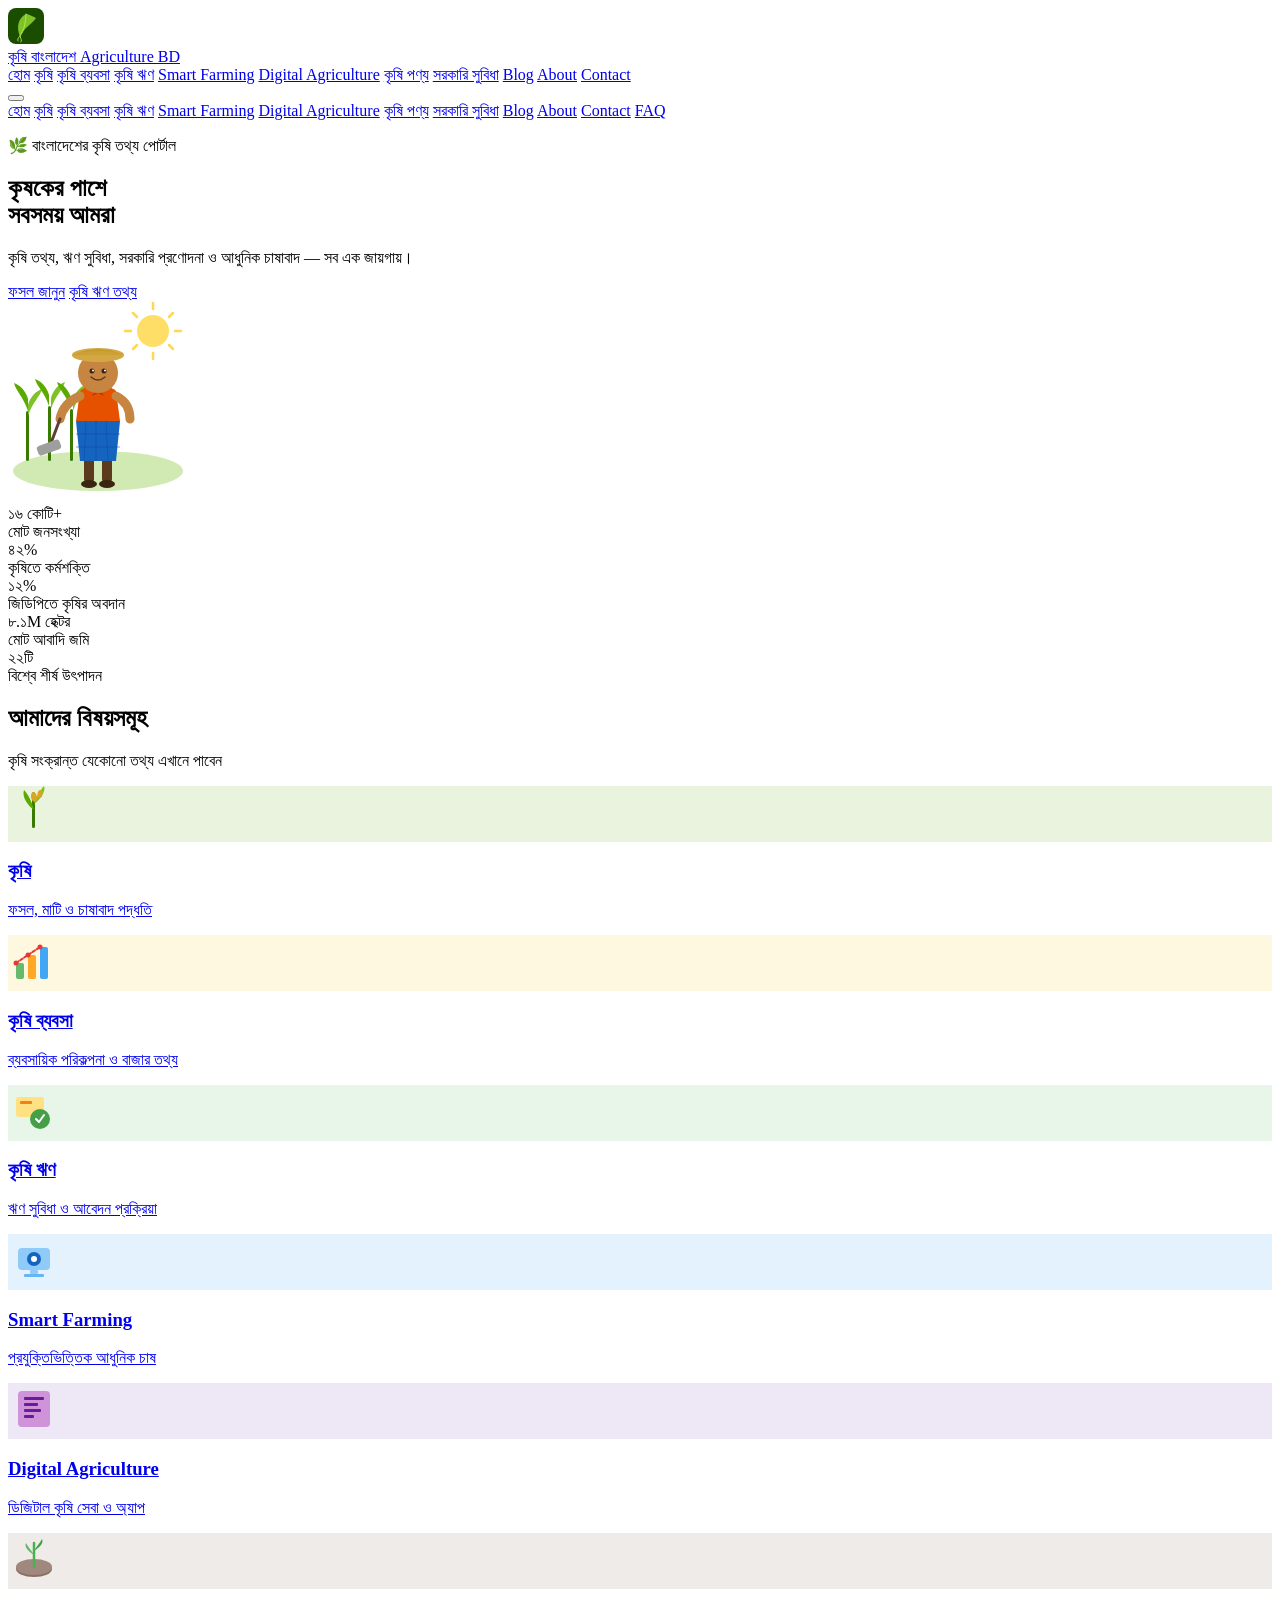
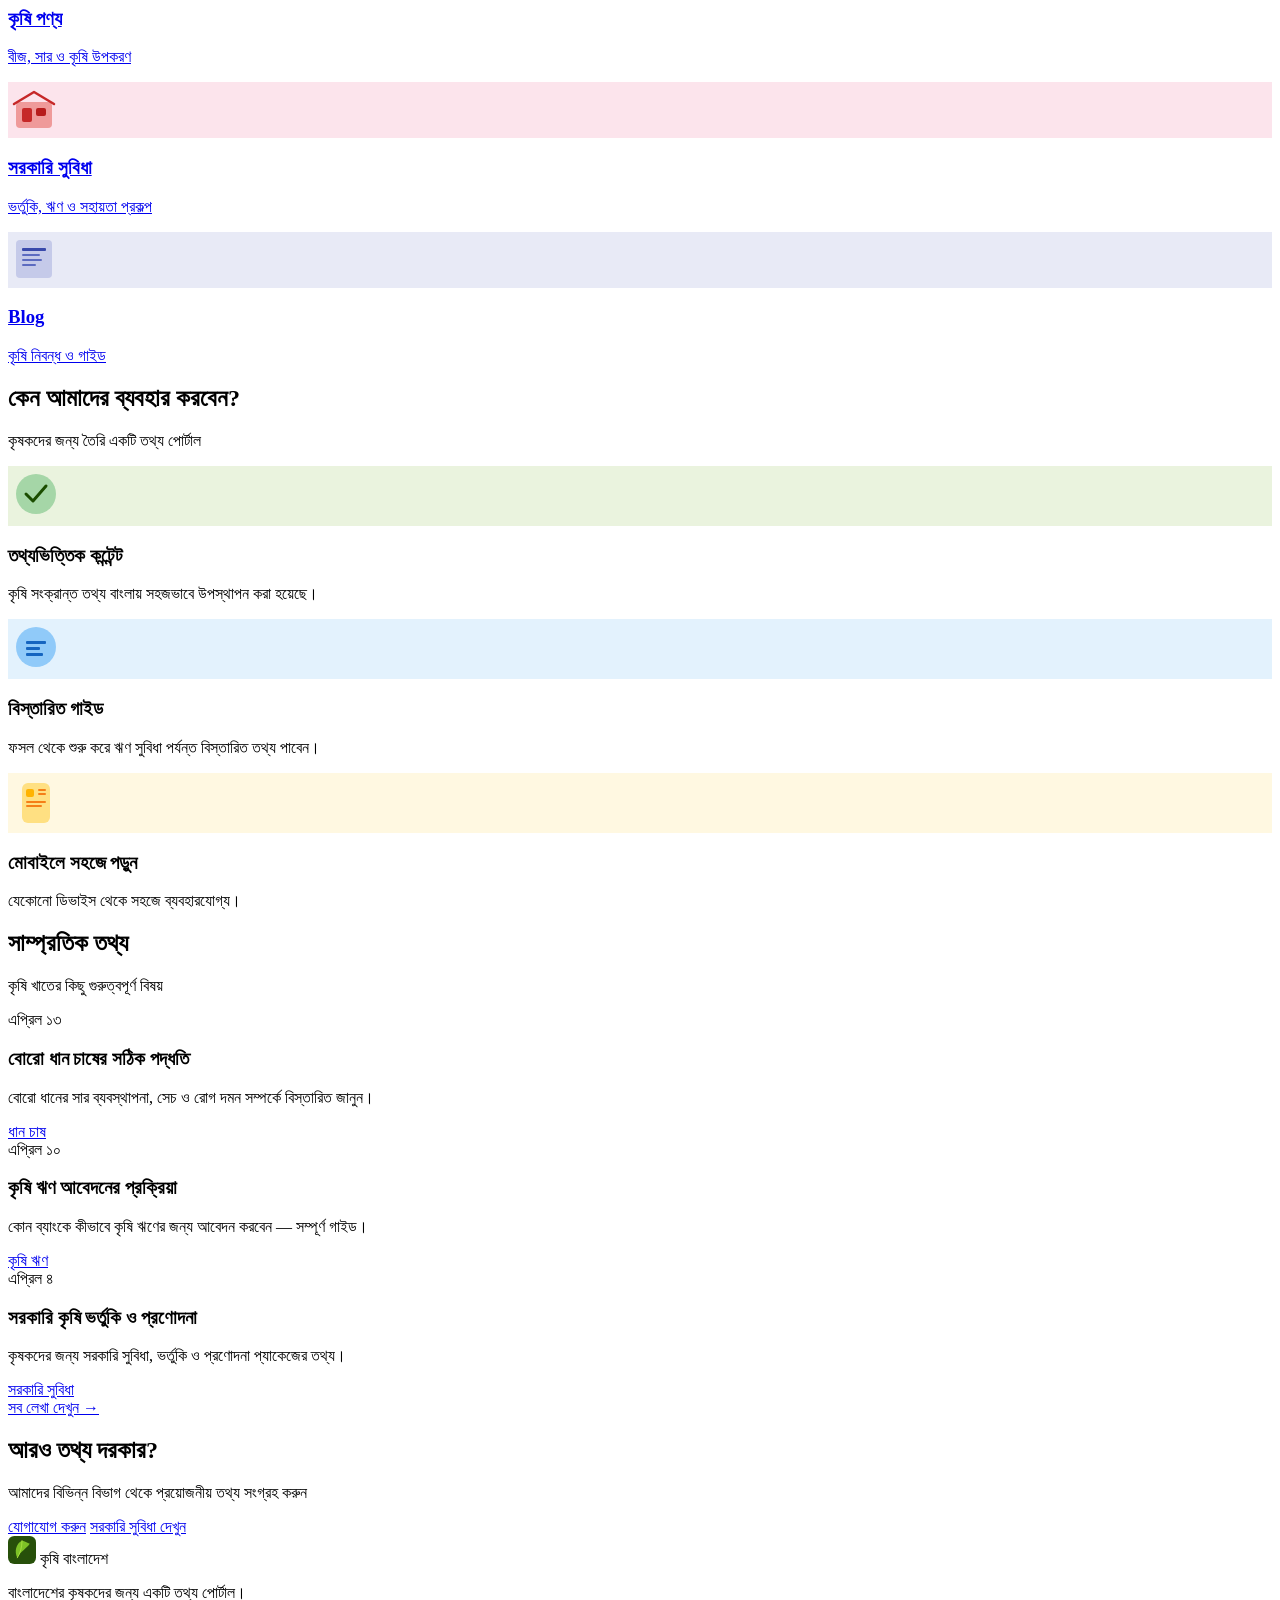
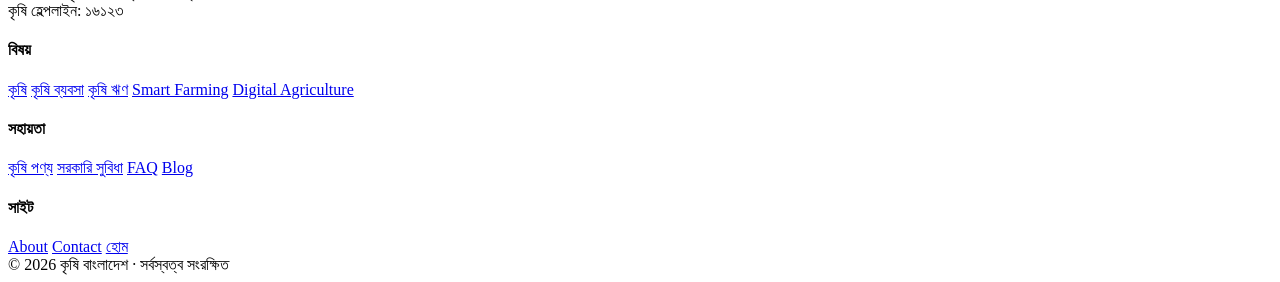
==== commit 5503cd2a: "Update print statement from 'Hello' to 'Goodbye'" ====
--- a/index.html
+++ b/index.html
@@ -1,526 +1,520 @@
 <!DOCTYPE html>
 <html lang="bn">
 <head>
-<meta charset="UTF-8">
-<meta name="viewport" content="width=device-width, initial-scale=1.0">
-<title>কৃষি বাংলাদেশ — Agriculture BD</title>
-<style>
-*{box-sizing:border-box;margin:0;padding:0}
-body{font-family:'Segoe UI',Arial,sans-serif;color:#1a1a1a;font-size:14px;background:#fff}
-
-nav{display:flex;align-items:center;justify-content:space-between;padding:10px 24px;border-bottom:1px solid #e5e7eb;background:#fff;position:sticky;top:0;z-index:100;gap:8px;flex-wrap:wrap}
-.logo{display:flex;align-items:center;gap:8px;cursor:pointer;text-decoration:none}
-.logo-text{display:flex;flex-direction:column;line-height:1.1}
-.logo-bn{font-size:15px;font-weight:600;color:#1A4D00}
-.logo-en{font-size:9px;color:#639922;letter-spacing:.06em;text-transform:uppercase}
-.nav-links{display:flex;gap:4px;flex-wrap:wrap}
-.nav-links a{font-size:11px;color:#6b7280;cursor:pointer;padding:4px 8px;border-radius:6px;transition:all .15s;text-decoration:none}
-.nav-links a:hover{background:#EAF3DE;color:#27500A}
-.nav-links a.active{background:#EAF3DE;color:#1A4D00;font-weight:600}
-
-.page{display:none}.page.active{display:block}
-
-.hero{background:linear-gradient(135deg,#EAF3DE 0%,#d4eba8 60%,#b8dc7a 100%);padding:0;overflow:hidden;display:grid;grid-template-columns:1fr auto;align-items:center;min-height:260px;border-bottom:1px solid #aed678}
-.hero-text{padding:40px 32px}
-.hero-badge{display:inline-block;background:#27500A22;color:#1A4D00;font-size:11px;padding:4px 12px;border-radius:20px;margin-bottom:14px;font-weight:600}
-.hero h1{font-size:28px;font-weight:600;color:#0F2E00;margin-bottom:10px;line-height:1.3}
-.hero p{font-size:13px;color:#2D5A0A;max-width:400px;line-height:1.7;margin-bottom:20px}
-.hero-btns{display:flex;gap:8px;flex-wrap:wrap}
-.btn{padding:9px 20px;border-radius:8px;font-size:12px;cursor:pointer;border:none;font-family:inherit;font-weight:600}
-.btn-green{background:#27500A;color:#fff}
-.btn-outline{background:transparent;color:#27500A;border:2px solid #27500A}
-.btn-green:hover{background:#1A4D00}
-.btn-outline:hover{background:#EAF3DE}
-.hero-illustration{padding:20px 20px 0;align-self:flex-end;flex-shrink:0}
-
-.stats-bar{display:flex;justify-content:center;background:#fff;border-bottom:1px solid #e5e7eb;flex-wrap:wrap}
-.stat{padding:14px 22px;text-align:center;border-right:1px solid #e5e7eb}
-.stat:last-child{border-right:none}
-.stat-n{font-size:20px;font-weight:700;color:#27500A}
-.stat-l{font-size:10px;color:#6b7280;margin-top:2px}
-
-.sec{padding:32px 24px}
-.sec-bg{background:#f9fafb}
-.sec-title{font-size:19px;font-weight:700;margin-bottom:5px}
-.sec-sub{font-size:12px;color:#6b7280;margin-bottom:20px}
-.sec-center{text-align:center}
-
-.grid2{display:grid;grid-template-columns:1fr 1fr;gap:14px}
-.grid3{display:grid;grid-template-columns:repeat(auto-fit,minmax(170px,1fr));gap:12px}
-.grid4{display:grid;grid-template-columns:repeat(auto-fit,minmax(140px,1fr));gap:10px}
-
-.card{background:#fff;border:1px solid #e5e7eb;border-radius:12px;padding:16px;transition:box-shadow .15s}
-.card:hover{box-shadow:0 2px 12px #27500A18}
-.card h3{font-size:13px;font-weight:600;margin-bottom:5px}
-.card p{font-size:12px;color:#6b7280;line-height:1.6}
-.card-img{width:100%;height:80px;display:flex;align-items:center;justify-content:center;border-radius:8px;margin-bottom:12px}
-
-.svc-card{background:#fff;border:1px solid #e5e7eb;border-radius:12px;overflow:hidden;cursor:pointer;transition:all .15s}
-.svc-card:hover{border-color:#639922;box-shadow:0 2px 12px #27500A15}
-.svc-img{height:70px;display:flex;align-items:center;justify-content:center}
-.svc-body{padding:10px 12px}
-.svc-body h3{font-size:12px;font-weight:600;margin-bottom:3px}
-.svc-body p{font-size:11px;color:#6b7280;line-height:1.5}
-
-.crop-card{background:#fff;border:1px solid #e5e7eb;border-radius:12px;overflow:hidden;border-top:3px solid #639922}
-.crop-ill{height:80px;display:flex;align-items:center;justify-content:center}
-.crop-body{padding:12px}
-.crop-body h3{font-size:13px;font-weight:600;margin-bottom:5px}
-.crop-body p{font-size:11px;color:#6b7280;line-height:1.5}
-
-.tag{display:inline-block;background:#EAF3DE;color:#27500A;font-size:10px;padding:2px 7px;border-radius:6px;margin:2px 2px 0 0}
-
-.news-item{display:flex;gap:12px;padding:12px;background:#fff;border:1px solid #e5e7eb;border-radius:10px;margin-bottom:8px}
-.news-date{font-size:10px;color:#9ca3af;white-space:nowrap;min-width:52px;margin-top:2px}
-.news-title{font-size:13px;font-weight:600;margin-bottom:3px}
-.news-desc{font-size:11px;color:#6b7280;line-height:1.5}
-
-.price-table{width:100%;border-collapse:collapse}
-.price-table th{font-size:11px;color:#6b7280;text-align:left;padding:8px 10px;border-bottom:1px solid #e5e7eb;font-weight:600}
-.price-table td{font-size:12px;padding:9px 10px;border-bottom:1px solid #e5e7eb}
-.up{color:#1A6B00;font-weight:700}.down{color:#8B0000;font-weight:700}
-
-.tip-card{background:#fff;border:1px solid #e5e7eb;border-left:3px solid #639922;border-radius:0 10px 10px 0;padding:12px 14px;margin-bottom:8px}
-.tip-card h4{font-size:12px;font-weight:600;margin-bottom:4px}
-.tip-card p{font-size:11px;color:#6b7280;line-height:1.6}
-
-.scheme-card{background:#fff;border:1px solid #e5e7eb;border-radius:12px;overflow:hidden}
-.scheme-img{height:64px;display:flex;align-items:center;justify-content:center}
-.scheme-body{padding:12px}
-.scheme-body h3{font-size:13px;font-weight:600;margin-bottom:5px}
-.scheme-body p{font-size:11px;color:#6b7280;line-height:1.5;margin-bottom:8px}
-.scheme-badge{font-size:10px;background:#EAF3DE;color:#1A4D00;padding:3px 8px;border-radius:6px;display:inline-block;font-weight:600}
-
-.faq-item{border:1px solid #e5e7eb;border-radius:10px;margin-bottom:7px;overflow:hidden}
-.faq-q{padding:12px 14px;font-size:12px;font-weight:600;cursor:pointer;display:flex;justify-content:space-between;align-items:center;background:#fff;user-select:none}
-.faq-a{padding:0 14px 12px;font-size:11px;color:#6b7280;line-height:1.6;display:none}
-.faq-a.open{display:block}
-
-.weather-card{background:#fff;border:1px solid #e5e7eb;border-radius:12px;overflow:hidden}
-.weather-top{padding:16px;text-align:center}
-.weather-temp{font-size:32px;font-weight:700;color:#27500A}
-.weather-city{font-size:12px;color:#6b7280;margin-bottom:4px}
-.weather-days{display:grid;grid-template-columns:repeat(4,1fr);border-top:1px solid #e5e7eb}
-.w-day{padding:10px 6px;text-align:center;border-right:1px solid #e5e7eb}
-.w-day:last-child{border-right:none}
-.w-day-name{font-size:10px;color:#6b7280}
-.w-day-temp{font-size:13px;font-weight:700;margin-top:3px}
-.w-emoji{font-size:18px;margin:4px 0}
-
-.contact-form{display:flex;flex-direction:column;gap:9px}
-.contact-form input,.contact-form textarea,.contact-form select{width:100%;padding:9px 11px;border:1px solid #d1d5db;border-radius:8px;font-size:12px;font-family:inherit;background:#fff;color:#1a1a1a}
-.contact-form textarea{height:80px;resize:none}
-.contact-form input:focus,.contact-form textarea:focus,.contact-form select:focus{outline:2px solid #639922;border-color:#639922}
-
-.soil-bar{margin-bottom:10px}
-.soil-label{display:flex;justify-content:space-between;font-size:11px;margin-bottom:3px}
-.soil-track{height:7px;background:#f3f4f6;border-radius:4px;overflow:hidden}
-.soil-fill{height:100%;border-radius:4px;background:#639922;transition:width .5s}
-
-.glossary-item{padding:11px 14px;border-bottom:1px solid #e5e7eb}
-.glossary-item:last-child{border-bottom:none}
-.glossary-term{font-size:12px;font-weight:700;color:#1A4D00}
-.glossary-def{font-size:11px;color:#6b7280;margin-top:2px;line-height:1.5}
-
-.video-card{background:#f9fafb;border-radius:10px;overflow:hidden;border:1px solid #e5e7eb}
-.video-thumb{height:80px;display:flex;align-items:center;justify-content:center;cursor:pointer}
-.video-thumb:hover{opacity:.85}
-.video-info{padding:10px}
-.video-title{font-size:12px;font-weight:600;margin-bottom:3px}
-.video-meta{font-size:10px;color:#6b7280}
-
-.district-grid{display:grid;grid-template-columns:repeat(auto-fit,minmax(110px,1fr));gap:7px}
-.district-card{background:#fff;border:1px solid #e5e7eb;border-radius:8px;padding:10px;text-align:center;cursor:pointer;transition:all .15s}
-.district-card:hover{border-color:#639922;background:#EAF3DE}
-.district-name{font-size:11px;font-weight:600}
-.district-crop{font-size:10px;color:#6b7280;margin-top:2px}
-
-.research-card{display:flex;gap:12px;background:#fff;border:1px solid #e5e7eb;border-radius:10px;padding:14px;margin-bottom:8px;align-items:flex-start}
-.research-icon{width:44px;height:44px;border-radius:10px;display:flex;align-items:center;justify-content:center;flex-shrink:0}
-.research-title{font-size:12px;font-weight:600;margin-bottom:3px}
-.research-desc{font-size:11px;color:#6b7280;line-height:1.5}
-
-footer{background:#0F2E00;color:#97C459;padding:24px}
-.footer-grid{display:grid;grid-template-columns:2fr 1fr 1fr 1fr;gap:20px;max-width:960px;margin:0 auto}
-.footer-logo{display:flex;align-items:center;gap:8px;margin-bottom:8px}
-.footer-brand{font-size:14px;font-weight:700;color:#C0DD97}
-.footer-desc{font-size:11px;color:#5C9626;line-height:1.6}
-.footer-col h4{font-size:10px;font-weight:700;color:#97C459;margin-bottom:8px;text-transform:uppercase;letter-spacing:.06em}
-.footer-col a{display:block;font-size:11px;color:#5C9626;text-decoration:none;margin-bottom:4px;cursor:pointer}
-.footer-col a:hover{color:#C0DD97}
-.footer-bottom{text-align:center;font-size:10px;color:#3B6D11;border-top:1px solid #2A5200;padding-top:14px;margin-top:16px}
-
-@media(max-width:700px){
-  .hero{grid-template-columns:1fr}.hero-illustration{display:none}
-  .grid2{grid-template-columns:1fr}.footer-grid{grid-template-columns:1fr 1fr}
-  .hero h1{font-size:22px}.sec{padding:24px 14px}
-  nav{padding:10px 14px}
-}
-</style>
+  <meta charset="UTF-8">
+  <meta name="viewport" content="width=device-width, initial-scale=1.0">
+
+  <!-- ── Primary SEO ──────────────────────────────────────── -->
+  <title>কৃষি বাংলাদেশ — Bangladesh Agriculture Information Portal</title>
+  <meta name="description"
+        content="বাংলাদেশের কৃষি বিষয়ক তথ্য পোর্টাল। ফসল, কৃষি ঋণ, সরকারি সুবিধা, স্মার্ট ফার্মিং ও কৃষি ব্যবসা সম্পর্কে তথ্য পাবেন এখানে।">
+  <meta name="keywords"
+        content="কৃষি বাংলাদেশ, bangladesh agriculture, krishi, farming bangladesh, কৃষি ঋণ, সরকারি কৃষি সুবিধা, smart farming">
+  <meta name="author"  content="Agriculture BD">
+  <meta name="robots"  content="index, follow">
+
+  <!-- ── Canonical ────────────────────────────────────────── -->
+  <link rel="canonical" href="https://shohagtmi.github.io/Agriculture-Website/">
+
+  <!-- ── Open Graph ────────────────────────────────────────── -->
+  <meta property="og:type"        content="website">
+  <meta property="og:title"       content="কৃষি বাংলাদেশ — Bangladesh Agriculture Information Portal">
+  <meta property="og:description" content="বাংলাদেশের কৃষি বিষয়ক তথ্য পোর্টাল। ফসল, কৃষি ঋণ ও সরকারি সুবিধা সম্পর্কে তথ্য।">
+  <meta property="og:url"         content="https://shohagtmi.github.io/Agriculture-Website/">
+  <meta property="og:site_name"   content="Agriculture BD">
+  <meta property="og:image"       content="https://shohagtmi.github.io/Agriculture-Website/images/og-default.jpg">
+  <meta property="og:locale"      content="bn_BD">
+
+  <!-- ── Twitter Card ─────────────────────────────────────── -->
+  <meta name="twitter:card"        content="summary_large_image">
+  <meta name="twitter:title"       content="কৃষি বাংলাদেশ">
+  <meta name="twitter:description" content="বাংলাদেশের কৃষি বিষয়ক তথ্য পোর্টাল।">
+  <meta name="twitter:image"       content="https://shohagtmi.github.io/Agriculture-Website/images/og-default.jpg">
+
+  <!-- ── Schema.org — WebSite ─────────────────────────────── -->
+  <script type="application/ld+json">
+  {
+    "@context":   "https://schema.org",
+    "@type":      "WebSite",
+    "name":       "কৃষি বাংলাদেশ",
+    "alternateName": "Agriculture BD",
+    "url":        "https://shohagtmi.github.io/Agriculture-Website/",
+    "inLanguage": "bn"
+  }
+  </script>
+
+  <!-- ── Shared CSS ───────────────────────────────────────── -->
+  <link rel="stylesheet" href="css/style.css">
 </head>
 <body>
 
-<nav>
-  <div class="logo" onclick="showPage('home')">
-    <svg width="36" height="36" viewBox="0 0 36 36" fill="none" xmlns="http://www.w3.org/2000/svg">
-      <rect width="36" height="36" rx="8" fill="#1A4D00"/>
-      <path d="M18 6 C10 10 8 20 12 28 C16 20 24 16 28 10 C24 8 20 6 18 6Z" fill="#7DC226"/>
-      <path d="M18 6 C18 14 16 22 12 28" stroke="#A8E040" stroke-width="1.2" stroke-linecap="round"/>
-      <path d="M12 28 C10 30 9 32 10 33" stroke="#A8E040" stroke-width="1" stroke-linecap="round"/>
-      <path d="M12 28 C13 31 14 33 13 34" stroke="#A8E040" stroke-width="1" stroke-linecap="round"/>
-    </svg>
-    <div class="logo-text">
-      <span class="logo-bn">কৃষি বাংলাদেশ</span>
-      <span class="logo-en">Agriculture BD</span>
-    </div>
-  </div>
-  <div class="nav-links">
-    <a onclick="showPage('home')" id="l-home" class="active">হোম</a>
-    <a onclick="showPage('crops')" id="l-crops">ফসল</a>
-    <a onclick="showPage('weather')" id="l-weather">আবহাওয়া</a>
-    <a onclick="showPage('market')" id="l-market">বাজারদর</a>
-    <a onclick="showPage('tips')" id="l-tips">পরামর্শ</a>
-    <a onclick="showPage('schemes')" id="l-schemes">সরকারি সুবিধা</a>
-    <a onclick="showPage('research')" id="l-research">গবেষণা</a>
-    <a onclick="showPage('videos')" id="l-videos">ভিডিও</a>
-    <a onclick="showPage('districts')" id="l-districts">জেলা</a>
-    <a onclick="showPage('soil')" id="l-soil">মাটি</a>
-    <a onclick="showPage('faq')" id="l-faq">প্রশ্নোত্তর</a>
-    <a onclick="showPage('glossary')" id="l-glossary">অভিধান</a>
-    <a onclick="showPage('news')" id="l-news">সংবাদ</a>
-    <a onclick="showPage('contact')" id="l-contact">যোগাযোগ</a>
-  </div>
-</nav>
-
-<!-- HOME -->
-<div id="page-home" class="page active">
-  <div class="hero">
+<!-- ════════════════════════════════════════════════════════
+     HEADER / NAV
+     Copy this <header> block to every page unchanged.
+     js/main.js will auto-detect the current page and
+     mark the correct link as .active.
+     ════════════════════════════════════════════════════════ -->
+<header>
+  <nav class="site-nav" aria-label="প্রধান নেভিগেশন">
+
+    <!-- Logo -->
+    <a href="index.html" class="nav-logo" aria-label="কৃষি বাংলাদেশ — হোমপেজ">
+      <svg width="36" height="36" viewBox="0 0 36 36" fill="none"
+           xmlns="http://www.w3.org/2000/svg" aria-hidden="true" focusable="false">
+        <rect width="36" height="36" rx="8" fill="#1A4D00"/>
+        <path d="M18 6C10 10 8 20 12 28C16 20 24 16 28 10C24 8 20 6 18 6Z" fill="#7DC226"/>
+        <path d="M18 6C18 14 16 22 12 28" stroke="#A8E040" stroke-width="1.2" stroke-linecap="round"/>
+        <path d="M12 28C10 30 9 32 10 33"  stroke="#A8E040" stroke-width="1"   stroke-linecap="round"/>
+        <path d="M12 28C13 31 14 33 13 34" stroke="#A8E040" stroke-width="1"   stroke-linecap="round"/>
+      </svg>
+      <div class="logo-text">
+        <span class="logo-bn">কৃষি বাংলাদেশ</span>
+        <span class="logo-en">Agriculture BD</span>
+      </div>
+    </a>
+
+    <!-- Desktop nav links -->
+    <div class="nav-links">
+      <a href="index.html">হোম</a>
+      <a href="krishi.html">কৃষি</a>
+      <a href="krishi-byabosa.html">কৃষি ব্যবসা</a>
+      <a href="krishi-rin.html">কৃষি ঋণ</a>
+      <a href="smart-farming.html">Smart Farming</a>
+      <a href="digital-agriculture.html">Digital Agriculture</a>
+      <a href="krishi-ponno.html">কৃষি পণ্য</a>
+      <a href="sorkari-shubidha.html">সরকারি সুবিধা</a>
+      <a href="blog.html">Blog</a>
+      <a href="about.html">About</a>
+      <a href="contact.html">Contact</a>
+    </div>
+
+    <!-- Hamburger button (mobile) -->
+    <button class="nav-hamburger"
+            aria-expanded="false"
+            aria-label="মেনু খুলুন"
+            aria-controls="mobile-nav">
+      <span></span>
+      <span></span>
+      <span></span>
+    </button>
+  </nav>
+
+  <!-- Mobile drawer -->
+  <nav class="nav-mobile" id="mobile-nav" aria-label="মোবাইল নেভিগেশন">
+    <a href="index.html">হোম</a>
+    <a href="krishi.html">কৃষি</a>
+    <a href="krishi-byabosa.html">কৃষি ব্যবসা</a>
+    <a href="krishi-rin.html">কৃষি ঋণ</a>
+    <a href="smart-farming.html">Smart Farming</a>
+    <a href="digital-agriculture.html">Digital Agriculture</a>
+    <a href="krishi-ponno.html">কৃষি পণ্য</a>
+    <a href="sorkari-shubidha.html">সরকারি সুবিধা</a>
+    <a href="blog.html">Blog</a>
+    <a href="about.html">About</a>
+    <a href="contact.html">Contact</a>
+    <a href="faq.html">FAQ</a>
+  </nav>
+</header>
+<!-- ════ END HEADER ════════════════════════════════════════ -->
+
+
+<main id="main-content">
+
+  <!-- ── Hero ──────────────────────────────────────────────── -->
+  <section class="hero" aria-labelledby="hero-heading">
     <div class="hero-text">
-      <div class="hero-badge">🌿 বাংলাদেশের কৃষি তথ্য পোর্টাল</div>
-      <h1>কৃষকের পাশে<br>সবসময় আমরা</h1>
-      <p>আধুনিক তথ্য, বিশেষজ্ঞ পরামর্শ ও সরকারি সুবিধা — এক জায়গায়।</p>
+      <p class="hero-badge">🌿 বাংলাদেশের কৃষি তথ্য পোর্টাল</p>
+      <h1 id="hero-heading">কৃষকের পাশে<br>সবসময় আমরা</h1>
+      <p class="hero-desc">
+        কৃষি তথ্য, ঋণ সুবিধা, সরকারি প্রণোদনা ও আধুনিক চাষাবাদ — সব এক জায়গায়।
+      </p>
       <div class="hero-btns">
-        <button class="btn btn-green" onclick="showPage('crops')">ফসল জানুন</button>
-        <button class="btn btn-outline" onclick="showPage('market')">আজকের বাজারদর</button>
-      </div>
-    </div>
-    <div class="hero-illustration">
-      <svg width="180" height="200" viewBox="0 0 180 200" fill="none" xmlns="http://www.w3.org/2000/svg">
+        <a href="krishi.html"     class="btn btn-green">ফসল জানুন</a>
+        <a href="krishi-rin.html" class="btn btn-outline">কৃষি ঋণ তথ্য</a>
+      </div>
+    </div>
+
+    <!-- Farmer illustration — inline SVG, no external image required -->
+    <div class="hero-illustration" aria-hidden="true" role="presentation">
+      <svg width="180" height="200" viewBox="0 0 180 200" fill="none"
+           xmlns="http://www.w3.org/2000/svg">
+        <!-- Sun -->
         <circle cx="145" cy="30" r="16" fill="#FFD84D" opacity=".85"/>
-        <line x1="145" y1="8" x2="145" y2="2" stroke="#FFD84D" stroke-width="2.5" stroke-linecap="round"/>
-        <line x1="145" y1="52" x2="145" y2="58" stroke="#FFD84D" stroke-width="2.5" stroke-linecap="round"/>
-        <line x1="123" y1="30" x2="117" y2="30" stroke="#FFD84D" stroke-width="2.5" stroke-linecap="round"/>
-        <line x1="167" y1="30" x2="173" y2="30" stroke="#FFD84D" stroke-width="2.5" stroke-linecap="round"/>
-        <line x1="129" y1="16" x2="125" y2="12" stroke="#FFD84D" stroke-width="2.5" stroke-linecap="round"/>
-        <line x1="161" y1="44" x2="165" y2="48" stroke="#FFD84D" stroke-width="2.5" stroke-linecap="round"/>
-        <line x1="161" y1="16" x2="165" y2="12" stroke="#FFD84D" stroke-width="2.5" stroke-linecap="round"/>
-        <line x1="129" y1="44" x2="125" y2="48" stroke="#FFD84D" stroke-width="2.5" stroke-linecap="round"/>
+        <line x1="145" y1="8"   x2="145" y2="2"   stroke="#FFD84D" stroke-width="2.5" stroke-linecap="round"/>
+        <line x1="145" y1="52"  x2="145" y2="58"  stroke="#FFD84D" stroke-width="2.5" stroke-linecap="round"/>
+        <line x1="123" y1="30"  x2="117" y2="30"  stroke="#FFD84D" stroke-width="2.5" stroke-linecap="round"/>
+        <line x1="167" y1="30"  x2="173" y2="30"  stroke="#FFD84D" stroke-width="2.5" stroke-linecap="round"/>
+        <line x1="129" y1="16"  x2="125" y2="12"  stroke="#FFD84D" stroke-width="2.5" stroke-linecap="round"/>
+        <line x1="161" y1="44"  x2="165" y2="48"  stroke="#FFD84D" stroke-width="2.5" stroke-linecap="round"/>
+        <line x1="161" y1="16"  x2="165" y2="12"  stroke="#FFD84D" stroke-width="2.5" stroke-linecap="round"/>
+        <line x1="129" y1="44"  x2="125" y2="48"  stroke="#FFD84D" stroke-width="2.5" stroke-linecap="round"/>
+        <!-- Ground -->
         <ellipse cx="90" cy="170" rx="85" ry="20" fill="#7DC226" opacity=".35"/>
+        <!-- Rice plants -->
         <rect x="18" y="110" width="3" height="50" rx="1.5" fill="#3a7a00"/>
-        <path d="M20 110 C15 95 8 90 6 82 C12 84 18 90 20 98" fill="#5aaa00"/>
-        <path d="M20 115 C25 100 32 96 34 88 C28 90 22 96 20 104" fill="#7DC226"/>
+        <path d="M20 110C15 95 8 90 6 82C12 84 18 90 20 98"     fill="#5aaa00"/>
+        <path d="M20 115C25 100 32 96 34 88C28 90 22 96 20 104" fill="#7DC226"/>
         <rect x="40" y="105" width="3" height="55" rx="1.5" fill="#3a7a00"/>
-        <path d="M41 105 C36 90 29 86 27 78 C33 80 39 86 41 94" fill="#5aaa00"/>
-        <path d="M43 108 C48 93 55 89 57 81 C51 83 45 89 43 97" fill="#7DC226"/>
+        <path d="M41 105C36 90 29 86 27 78C33 80 39 86 41 94"   fill="#5aaa00"/>
+        <path d="M43 108C48 93 55 89 57 81C51 83 45 89 43 97"   fill="#7DC226"/>
         <rect x="62" y="108" width="3" height="52" rx="1.5" fill="#3a7a00"/>
-        <path d="M63 108 C58 93 51 89 49 81 C55 83 61 89 63 97" fill="#5aaa00"/>
-        <path d="M65 110 C70 95 77 91 79 83 C73 85 67 91 65 99" fill="#7DC226"/>
+        <path d="M63 108C58 93 51 89 49 81C55 83 61 89 63 97"   fill="#5aaa00"/>
+        <path d="M65 110C70 95 77 91 79 83C73 85 67 91 65 99"   fill="#7DC226"/>
+        <!-- Farmer — legs -->
         <rect x="76" y="155" width="10" height="28" rx="5" fill="#5C3A1E"/>
         <rect x="94" y="155" width="10" height="28" rx="5" fill="#5C3A1E"/>
         <ellipse cx="81" cy="183" rx="8" ry="4" fill="#3B2510"/>
         <ellipse cx="99" cy="183" rx="8" ry="4" fill="#3B2510"/>
-        <path d="M68 120 L72 160 L108 160 L112 120Z" fill="#1565C0"/>
-        <line x1="78" y1="120" x2="76" y2="160" stroke="#0D47A1" stroke-width="1" opacity=".5"/>
-        <line x1="88" y1="120" x2="88" y2="160" stroke="#0D47A1" stroke-width="1" opacity=".5"/>
-        <line x1="98" y1="120" x2="100" y2="160" stroke="#0D47A1" stroke-width="1" opacity=".5"/>
-        <line x1="68" y1="133" x2="112" y2="133" stroke="#0D47A1" stroke-width="1" opacity=".5"/>
-        <line x1="68" y1="146" x2="112" y2="146" stroke="#0D47A1" stroke-width="1" opacity=".5"/>
-        <path d="M72 90 L68 120 L112 120 L108 90 C104 86 96 84 90 84 C84 84 76 86 72 90Z" fill="#E65100"/>
-        <path d="M90 84 L84 95 L90 92 L96 95 L90 84Z" fill="#BF360C"/>
-        <path d="M72 95 C60 100 54 108 52 118" stroke="#C68642" stroke-width="9" stroke-linecap="round"/>
+        <!-- Lungi -->
+        <path d="M68 120L72 160L108 160L112 120Z" fill="#1565C0"/>
+        <line x1="78"  y1="120" x2="76"  y2="160" stroke="#0D47A1" stroke-width="1" opacity=".5"/>
+        <line x1="88"  y1="120" x2="88"  y2="160" stroke="#0D47A1" stroke-width="1" opacity=".5"/>
+        <line x1="98"  y1="120" x2="100" y2="160" stroke="#0D47A1" stroke-width="1" opacity=".5"/>
+        <line x1="68"  y1="133" x2="112" y2="133" stroke="#0D47A1" stroke-width="1" opacity=".5"/>
+        <line x1="68"  y1="146" x2="112" y2="146" stroke="#0D47A1" stroke-width="1" opacity=".5"/>
+        <!-- Shirt -->
+        <path d="M72 90L68 120L112 120L108 90C104 86 96 84 90 84C84 84 76 86 72 90Z" fill="#E65100"/>
+        <path d="M90 84L84 95L90 92L96 95L90 84Z" fill="#BF360C"/>
+        <!-- Arms + hoe -->
+        <path d="M72 95C60 100 54 108 52 118" stroke="#C68642" stroke-width="9" stroke-linecap="round"/>
         <line x1="52" y1="118" x2="40" y2="150" stroke="#5D4037" stroke-width="3" stroke-linecap="round"/>
         <rect x="28" y="146" width="24" height="10" rx="3" fill="#9E9E9E" transform="rotate(-20 28 146)"/>
-        <path d="M108 95 C118 100 122 108 122 118" stroke="#C68642" stroke-width="9" stroke-linecap="round"/>
+        <path d="M108 95C118 100 122 108 122 118" stroke="#C68642" stroke-width="9" stroke-linecap="round"/>
+        <!-- Head -->
         <circle cx="90" cy="72" r="20" fill="#C68642"/>
-        <path d="M83 76 Q90 82 97 76" stroke="#5C3A1E" stroke-width="1.5" stroke-linecap="round" fill="none"/>
+        <path d="M83 76Q90 82 97 76" stroke="#5C3A1E" stroke-width="1.5" stroke-linecap="round" fill="none"/>
         <circle cx="84" cy="70" r="2.5" fill="#3B2510"/>
         <circle cx="96" cy="70" r="2.5" fill="#3B2510"/>
         <circle cx="85" cy="69.5" r="1" fill="white"/>
         <circle cx="97" cy="69.5" r="1" fill="white"/>
-        <path d="M86 74 Q90 75 94 74" stroke="#5C3A1E" stroke-width="1" stroke-linecap="round" fill="none"/>
+        <!-- Hat -->
         <ellipse cx="90" cy="54" rx="26" ry="7" fill="#D4A843"/>
-        <path d="M64 54 Q90 42 116 54" fill="#C49A2A"/>
+        <path d="M64 54Q90 42 116 54" fill="#C49A2A"/>
         <ellipse cx="90" cy="55" rx="26" ry="5" fill="#D4A843" opacity=".5"/>
       </svg>
     </div>
-  </div>
-
-  <div class="stats-bar">
-    <div class="stat"><div class="stat-n">১৬ কোটি+</div><div class="stat-l">জনসংখ্যা</div></div>
-    <div class="stat"><div class="stat-n">৪২%</div><div class="stat-l">কৃষিতে কর্মশক্তি</div></div>
-    <div class="stat"><div class="stat-n">১২%</div><div class="stat-l">জিডিপিতে কৃষি</div></div>
-    <div class="stat"><div class="stat-n">৮.১M হেক্টর</div><div class="stat-l">আবাদি জমি</div></div>
-    <div class="stat"><div class="stat-n">২২টি</div><div class="stat-l">বিশ্ব শীর্ষ উৎপাদন</div></div>
-  </div>
-
-  <div class="sec">
-    <div class="sec-title">দ্রুত সেবা</div>
-    <div class="sec-sub">আপনার প্রয়োজনীয় তথ্য এক ক্লিকে</div>
-    <div class="grid4">
-      <div class="svc-card" onclick="showPage('weather')"><div class="svc-img" style="background:#E3F2FD"><svg width="52" height="52" viewBox="0 0 52 52" fill="none"><circle cx="26" cy="20" r="10" fill="#FFD84D"/><path d="M26 8V5M26 35v-3M14 20h-3M38 20h3M17 11l-2-2M35 11l2-2" stroke="#FFB300" stroke-width="2" stroke-linecap="round"/><path d="M12 34 Q18 26 26 30 Q32 22 40 28 Q44 28 44 34 Q44 40 40 40 H16 Q12 40 12 34Z" fill="#90CAF9"/><path d="M8 38 Q14 31 22 35 Q26 30 32 33 Q36 31 40 35 Q44 35 44 40 H12 Q8 40 8 38Z" fill="#fff"/></svg></div><div class="svc-body"><h3>আবহাওয়া পূর্বাভাস</h3><p>আজকের ও সাপ্তাহিক আবহাওয়া</p></div></div>
-      <div class="svc-card" onclick="showPage('market')"><div class="svc-img" style="background:#FFF8E1"><svg width="52" height="52" viewBox="0 0 52 52" fill="none"><rect x="8" y="28" width="8" height="16" rx="2" fill="#66BB6A"/><rect x="20" y="20" width="8" height="24" rx="2" fill="#FFA726"/><rect x="32" y="12" width="8" height="32" rx="2" fill="#42A5F5"/><path d="M8 28 L20 20 L32 12" stroke="#E53935" stroke-width="2" stroke-linecap="round" stroke-dasharray="3 2"/><circle cx="8" cy="28" r="2.5" fill="#E53935"/><circle cx="20" cy="20" r="2.5" fill="#E53935"/><circle cx="32" cy="12" r="2.5" fill="#E53935"/></svg></div><div class="svc-body"><h3>বাজারদর</h3><p>সর্বশেষ ফসলের মূল্য তালিকা</p></div></div>
-      <div class="svc-card" onclick="showPage('tips')"><div class="svc-img" style="background:#F1F8E9"><svg width="52" height="52" viewBox="0 0 52 52" fill="none"><rect x="10" y="8" width="32" height="38" rx="4" fill="#A5D6A7"/><rect x="14" y="14" width="20" height="2.5" rx="1.2" fill="#2E7D32"/><rect x="14" y="20" width="16" height="2.5" rx="1.2" fill="#2E7D32"/><rect x="14" y="26" width="18" height="2.5" rx="1.2" fill="#2E7D32"/><rect x="14" y="32" width="12" height="2.5" rx="1.2" fill="#2E7D32"/><circle cx="38" cy="38" r="8" fill="#1A4D00"/><path d="M34 38 L37 41 L42 35" stroke="#fff" stroke-width="2" stroke-linecap="round" stroke-linejoin="round"/></svg></div><div class="svc-body"><h3>চাষ পরামর্শ</h3><p>বিশেষজ্ঞ টিপস ও গাইড</p></div></div>
-      <div class="svc-card" onclick="showPage('schemes')"><div class="svc-img" style="background:#FCE4EC"><svg width="52" height="52" viewBox="0 0 52 52" fill="none"><rect x="8" y="20" width="36" height="26" rx="4" fill="#EF9A9A"/><rect x="14" y="26" width="10" height="14" rx="2" fill="#C62828"/><rect x="28" y="26" width="10" height="8" rx="2" fill="#B71C1C"/><path d="M6 22 L26 10 L46 22" stroke="#C62828" stroke-width="2.5" stroke-linecap="round" stroke-linejoin="round"/><rect x="22" y="12" width="8" height="5" rx="1" fill="#E57373"/></svg></div><div class="svc-body"><h3>সরকারি সুবিধা</h3><p>ভর্তুকি ও ঋণ সহায়তা</p></div></div>
-      <div class="svc-card" onclick="showPage('soil')"><div class="svc-img" style="background:#EFEBE9"><svg width="52" height="52" viewBox="0 0 52 52" fill="none"><ellipse cx="26" cy="36" rx="18" ry="8" fill="#8D6E63"/><ellipse cx="26" cy="34" rx="18" ry="8" fill="#A1887F"/><path d="M26 10 L26 34" stroke="#4CAF50" stroke-width="2.5" stroke-linecap="round"/><path d="M26 22 C20 18 16 14 18 10 C20 14 24 18 26 22" fill="#66BB6A"/><path d="M26 18 C32 14 36 10 34 6 C32 10 28 14 26 18" fill="#43A047"/></svg></div><div class="svc-body"><h3>মাটি পরীক্ষা</h3><p>মাটির স্বাস্থ্য ও পুষ্টিমান</p></div></div>
-      <div class="svc-card" onclick="showPage('research')"><div class="svc-img" style="background:#E8EAF6"><svg width="52" height="52" viewBox="0 0 52 52" fill="none"><circle cx="22" cy="22" r="13" stroke="#5C6BC0" stroke-width="2.5" fill="#C5CAE9"/><line x1="31" y1="31" x2="44" y2="44" stroke="#3949AB" stroke-width="3" stroke-linecap="round"/><circle cx="22" cy="22" r="7" fill="#fff" stroke="#5C6BC0" stroke-width="1.5"/><circle cx="22" cy="22" r="3" fill="#5C6BC0"/></svg></div><div class="svc-body"><h3>গবেষণা</h3><p>নতুন জাত ও প্রযুক্তি</p></div></div>
-      <div class="svc-card" onclick="showPage('videos')"><div class="svc-img" style="background:#FCE4EC"><svg width="52" height="52" viewBox="0 0 52 52" fill="none"><rect x="6" y="14" width="32" height="24" rx="4" fill="#EF9A9A"/><polygon points="22,20 22,32 34,26" fill="#C62828"/><rect x="40" y="18" width="6" height="6" rx="2" fill="#E57373"/><rect x="40" y="28" width="6" height="6" rx="2" fill="#E57373"/></svg></div><div class="svc-body"><h3>ভিডিও টিউটোরিয়াল</h3><p>দেখে দেখে শিখুন</p></div></div>
-      <div class="svc-card" onclick="showPage('districts')"><div class="svc-img" style="background:#E8F5E9"><svg width="52" height="52" viewBox="0 0 52 52" fill="none"><path d="M26 6 C16 6 8 14 8 24 C8 36 26 48 26 48 C26 48 44 36 44 24 C44 14 36 6 26 6Z" fill="#A5D6A7" stroke="#2E7D32" stroke-width="2"/><circle cx="26" cy="24" r="6" fill="#2E7D32"/><circle cx="26" cy="24" r="3" fill="#fff"/></svg></div><div class="svc-body"><h3>জেলাভিত্তিক তথ্য</h3><p>আপনার জেলার কৃষি</p></div></div>
-    </div>
-  </div>
-
-  <div class="sec sec-bg">
-    <div class="sec-title sec-center">কেন আমাদের বেছে নেবেন?</div>
-    <div class="sec-sub sec-center">লক্ষাধিক কৃষক আমাদের উপর আস্থা রাখেন</div>
-    <div class="grid3">
-      <div class="card"><div class="card-img" style="background:#EAF3DE"><svg width="56" height="56" viewBox="0 0 56 56" fill="none"><circle cx="28" cy="28" r="20" fill="#A5D6A7"/><path d="M18 28 L25 35 L38 20" stroke="#1A4D00" stroke-width="3" stroke-linecap="round" stroke-linejoin="round"/></svg></div><h3>নির্ভরযোগ্য তথ্য</h3><p>সরকারি গবেষণা প্রতিষ্ঠান ও বিশেষজ্ঞদের কাছ থেকে যাচাইকৃত তথ্য।</p></div>
-      <div class="card"><div class="card-img" style="background:#E3F2FD"><svg width="56" height="56" viewBox="0 0 56 56" fill="none"><circle cx="28" cy="28" r="20" fill="#90CAF9"/><circle cx="28" cy="28" r="12" fill="none" stroke="#1565C0" stroke-width="2"/><line x1="28" y1="16" x2="28" y2="28" stroke="#1565C0" stroke-width="2.5" stroke-linecap="round"/><line x1="28" y1="28" x2="36" y2="28" stroke="#E53935" stroke-width="2.5" stroke-linecap="round"/></svg></div><h3>রিয়েল-টাইম আপডেট</h3><p>প্রতিদিন বাজারদর, আবহাওয়া ও কৃষি সংবাদ আপডেট হয়।</p></div>
-      <div class="card"><div class="card-img" style="background:#FFF8E1"><svg width="56" height="56" viewBox="0 0 56 56" fill="none"><rect x="14" y="10" width="28" height="40" rx="6" fill="#FFE082"/><rect x="18" y="16" width="8" height="8" rx="2" fill="#FFB300"/><rect x="30" y="16" width="8" height="2" rx="1" fill="#F57F17"/><rect x="30" y="20" width="8" height="2" rx="1" fill="#F57F17"/><rect x="18" y="28" width="20" height="2" rx="1" fill="#F57F17"/><rect x="18" y="32" width="16" height="2" rx="1" fill="#F57F17"/></svg></div><h3>মোবাইল বান্ধব</h3><p>যেকোনো ডিভাইস থেকে সহজে ব্যবহার করুন।</p></div>
-    </div>
-  </div>
-</div>
-
-<!-- CROPS -->
-<div id="page-crops" class="page">
-  <div class="sec">
-    <div class="sec-title">ফসল তথ্য ভান্ডার</div>
-    <div class="sec-sub">বাংলাদেশের প্রধান ফসল ও চাষাবাদ পদ্ধতি</div>
-    <div class="grid3">
-      <div class="crop-card"><div class="crop-ill" style="background:#EAF3DE"><svg width="60" height="60" viewBox="0 0 60 60" fill="none"><rect x="28" y="12" width="3" height="38" rx="1.5" fill="#3a7a00"/><path d="M30 28 C22 22 18 14 20 8 C24 12 28 20 30 28" fill="#5aaa00"/><path d="M30 22 C38 16 42 8 40 4 C36 8 32 16 30 22" fill="#7DC226"/><ellipse cx="30" cy="15" rx="3" ry="5" fill="#DAA520" transform="rotate(-10 30 15)"/><ellipse cx="36" cy="12" rx="2.5" ry="4" fill="#DAA520" transform="rotate(10 36 12)"/><ellipse cx="24" cy="13" rx="2.5" ry="4" fill="#DAA520" transform="rotate(-15 24 13)"/></svg></div><div class="crop-body"><h3>ধান</h3><p>আউশ, আমন ও বোরো — তিন মৌসুমে চাষ। HYV ও হাইব্রিড জাতে ভালো ফলন।</p><div style="margin-top:8px"><span class="tag">বোরো: নভে–মার্চ</span><span class="tag">আমন: জুন–নভে</span></div></div></div>
-      <div class="crop-card" style="border-top-color:#BA7517"><div class="crop-ill" style="background:#FFF8E1"><svg width="60" height="60" viewBox="0 0 60 60" fill="none"><rect x="28" y="10" width="3" height="42" rx="1.5" fill="#5D4037"/><path d="M30 20 C20 22 14 30 16 38 C22 32 28 26 30 20" fill="#DAA520"/><path d="M30 26 C40 28 46 36 44 44 C38 38 32 32 30 26" fill="#F0C040"/></svg></div><div class="crop-body"><h3>পাট</h3><p>বাংলাদেশের সোনালী আঁশ। মার্চ-এপ্রিলে বোনা, জুলাই-আগস্টে কাটা।</p><div style="margin-top:8px"><span class="tag" style="background:#FFF3CD;color:#7D5A00">মার্চ–আগস্ট</span><span class="tag" style="background:#FFF3CD;color:#7D5A00">রপ্তানি ফসল</span></div></div></div>
-      <div class="crop-card" style="border-top-color:#795548"><div class="crop-ill" style="background:#EFEBE9"><svg width="60" height="60" viewBox="0 0 60 60" fill="none"><ellipse cx="30" cy="36" rx="14" ry="10" fill="#8D6E63"/><ellipse cx="30" cy="34" rx="14" ry="10" fill="#A1887F"/><ellipse cx="30" cy="32" rx="12" ry="8" fill="#BCAAA4"/><path d="M30 14 L30 32" stroke="#4CAF50" stroke-width="2" stroke-linecap="round"/><path d="M30 22 C24 18 20 14 22 10 C24 14 28 18 30 22" fill="#66BB6A"/></svg></div><div class="crop-body"><h3>আলু</h3><p>অক্টোবর-নভেম্বরে রোপণ। উৎপাদন ১০ মিলিয়ন টনেরও বেশি প্রতি বছর।</p><div style="margin-top:8px"><span class="tag">রবি মৌসুম</span><span class="tag">হিমাগার সংরক্ষণ</span></div></div></div>
-      <div class="crop-card" style="border-top-color:#0277BD"><div class="crop-ill" style="background:#E1F5FE"><svg width="60" height="60" viewBox="0 0 60 60" fill="none"><ellipse cx="30" cy="42" rx="20" ry="8" fill="#4FC3F7" opacity=".4"/><path d="M22 36 C20 28 24 20 30 18 C32 26 30 34 26 38 Z" fill="#039BE5"/><path d="M38 36 C40 28 36 20 30 18 C28 26 30 34 34 38 Z" fill="#0277BD"/><circle cx="30" cy="18" r="4" fill="#B3E5FC"/></svg></div><div class="crop-body"><h3>মাছ চাষ</h3><p>পুকুর ও ঘেরে রুই, কাতলা, তেলাপিয়া চাষ। বিশ্বে তৃতীয় মিঠাপানির মাছ উৎপাদক।</p><div style="margin-top:8px"><span class="tag" style="background:#E1F5FE;color:#01579B">মিঠাপানি</span><span class="tag" style="background:#E1F5FE;color:#01579B">লোনাপানি</span></div></div></div>
-      <div class="crop-card" style="border-top-color:#e53935"><div class="crop-ill" style="background:#FFEBEE"><svg width="60" height="60" viewBox="0 0 60 60" fill="none"><circle cx="30" cy="32" r="12" fill="#EF9A9A"/><circle cx="30" cy="32" r="8" fill="#E53935"/><path d="M30 10 L30 20" stroke="#388E3C" stroke-width="2.5" stroke-linecap="round"/><path d="M30 18 C24 14 22 10 24 6 C26 10 28 14 30 18" fill="#66BB6A"/></svg></div><div class="crop-body"><h3>টমেটো</h3><p>শীতকালীন প্রধান সবজি। রবি মৌসুমে সবচেয়ে ভালো ফলন পাওয়া যায়।</p><div style="margin-top:8px"><span class="tag" style="background:#FFEBEE;color:#B71C1C">অক্টো–মার্চ</span></div></div></div>
-      <div class="crop-card" style="border-top-color:#7B1FA2"><div class="crop-ill" style="background:#F3E5F5"><svg width="60" height="60" viewBox="0 0 60 60" fill="none"><path d="M30 14 L30 46" stroke="#4CAF50" stroke-width="2.5" stroke-linecap="round"/><ellipse cx="24" cy="30" rx="10" ry="16" fill="#7B1FA2" transform="rotate(-15 24 30)"/><ellipse cx="24" cy="30" rx="7" ry="13" fill="#6A1B9A" opacity=".5" transform="rotate(-15 24 30)"/><path d="M30 22 C24 18 22 14 24 10 C26 14 28 18 30 22" fill="#66BB6A"/></svg></div><div class="crop-body"><h3>বেগুন</h3><p>সারাবছর চাষযোগ্য। বাংলাদেশে সবচেয়ে বেশি চাষ হওয়া সবজিগুলোর একটি।</p><div style="margin-top:8px"><span class="tag" style="background:#F3E5F5;color:#6A1B9A">সারাবছর</span></div></div></div>
-    </div>
-  </div>
-</div>
-
-<!-- WEATHER -->
-<div id="page-weather" class="page">
-  <div class="sec"><div class="sec-title">আবহাওয়া পূর্বাভাস</div><div class="sec-sub">চাষাবাদের জন্য প্রয়োজনীয় আবহাওয়া তথ্য</div>
-  <div class="grid3">
-    <div class="weather-card"><div class="weather-top"><div class="weather-city">ঢাকা</div><div class="weather-temp">৩২°C</div><div style="font-size:11px;color:#6b7280">আংশিক মেঘলা · আর্দ্রতা ৭৮%</div></div><div class="weather-days"><div class="w-day"><div class="w-day-name">আজ</div><div class="w-emoji">⛅</div><div class="w-day-temp">৩২°</div></div><div class="w-day"><div class="w-day-name">কাল</div><div class="w-emoji">🌧️</div><div class="w-day-temp">২৮°</div></div><div class="w-day"><div class="w-day-name">বুধ</div><div class="w-emoji">🌤️</div><div class="w-day-temp">৩০°</div></div><div class="w-day"><div class="w-day-name">বৃহ</div><div class="w-emoji">☀️</div><div class="w-day-temp">৩৩°</div></div></div></div>
-    <div class="weather-card"><div class="weather-top"><div class="weather-city">চট্টগ্রাম</div><div class="weather-temp">২৯°C</div><div style="font-size:11px;color:#6b7280">বৃষ্টিপাত সম্ভব · আর্দ্রতা ৮৫%</div></div><div class="weather-days"><div class="w-day"><div class="w-day-name">আজ</div><div class="w-emoji">🌧️</div><div class="w-day-temp">২৯°</div></div><div class="w-day"><div class="w-day-name">কাল</div><div class="w-emoji">⛅</div><div class="w-day-temp">৩০°</div></div><div class="w-day"><div class="w-day-name">বুধ</div><div class="w-emoji">🌤️</div><div class="w-day-temp">৩১°</div></div><div class="w-day"><div class="w-day-name">বৃহ</div><div class="w-emoji">☀️</div><div class="w-day-temp">৩২°</div></div></div></div>
-    <div class="weather-card"><div class="weather-top"><div class="weather-city">রাজশাহী</div><div class="weather-temp">৩৫°C</div><div style="font-size:11px;color:#6b7280">রোদেলা · আর্দ্রতা ৬২%</div></div><div class="weather-days"><div class="w-day"><div class="w-day-name">আজ</div><div class="w-emoji">☀️</div><div class="w-day-temp">৩৫°</div></div><div class="w-day"><div class="w-day-name">কাল</div><div class="w-emoji">☀️</div><div class="w-day-temp">৩৬°</div></div><div class="w-day"><div class="w-day-name">বুধ</div><div class="w-emoji">⛅</div><div class="w-day-temp">৩৩°</div></div><div class="w-day"><div class="w-day-name">বৃহ</div><div class="w-emoji">🌧️</div><div class="w-day-temp">২৯°</div></div></div></div>
-  </div></div>
-</div>
-
-<!-- MARKET -->
-<div id="page-market" class="page">
-  <div class="sec"><div class="sec-title">আজকের বাজারদর</div><div class="sec-sub">সারাদেশের গড় পাইকারি মূল্য</div>
-  <div style="background:#fff;border:1px solid #e5e7eb;border-radius:12px;overflow:hidden">
-  <table class="price-table"><thead><tr><th>ফসল</th><th>গতকাল (টাকা/কেজি)</th><th>আজকের মূল্য</th><th>পরিবর্তন</th><th>বাজার</th></tr></thead>
-  <tbody>
-    <tr><td>ধান (মিনিকেট)</td><td>৩২</td><td style="font-weight:700">৩৪</td><td class="up">▲ ৬.২%</td><td>ঢাকা</td></tr>
-    <tr><td>গম</td><td>৪০</td><td style="font-weight:700">৩৯</td><td class="down">▼ ২.৫%</td><td>রাজশাহী</td></tr>
-    <tr><td>আলু</td><td>২৫</td><td style="font-weight:700">২৬</td><td class="up">▲ ৪.০%</td><td>মুন্সীগঞ্জ</td></tr>
-    <tr><td>পেঁয়াজ</td><td>৫৫</td><td style="font-weight:700">৫২</td><td class="down">▼ ৫.৪%</td><td>ফরিদপুর</td></tr>
-    <tr><td>টমেটো</td><td>৩৮</td><td style="font-weight:700">৪২</td><td class="up">▲ ১০.৫%</td><td>যশোর</td></tr>
-    <tr><td>রুই মাছ</td><td>২৮০</td><td style="font-weight:700">২৯০</td><td class="up">▲ ৩.৬%</td><td>ময়মনসিংহ</td></tr>
-    <tr><td>সরিষা</td><td>৭০</td><td style="font-weight:700">৭২</td><td class="up">▲ ২.৯%</td><td>নাটোর</td></tr>
-    <tr><td>মসুর ডাল</td><td>১২০</td><td style="font-weight:700">১১৮</td><td class="down">▼ ১.৭%</td><td>ঢাকা</td></tr>
-  </tbody></table></div>
-  <div style="margin-top:10px;font-size:10px;color:#9ca3af">* তথ্য: কৃষি বিপণন অধিদফতর। প্রতিদিন সকাল ১০টায় আপডেট।</div></div>
-</div>
-
-<!-- TIPS -->
-<div id="page-tips" class="page">
-  <div class="sec"><div class="sec-title">চাষাবাদ পরামর্শ</div><div class="sec-sub">বিশেষজ্ঞদের মৌসুমভিত্তিক পরামর্শ</div>
-  <div class="grid2">
-    <div><div style="font-size:12px;font-weight:700;margin-bottom:10px;color:#1A4D00">🌾 ধান চাষ</div>
-      <div class="tip-card"><h4>সঠিক সার ব্যবস্থাপনা</h4><p>বোরো ধানে বিঘাপ্রতি ইউরিয়া ২৫ কেজি, TSP ১৫ কেজি ও MoP ১০ কেজি তিন ভাগে দিন।</p></div>
-      <div class="tip-card"><h4>রোগ-পোকা দমন</h4><p>বাদামি গাছফড়িং দেখা দিলে Monocrotophos ব্যবহার করুন। ব্লাস্ট রোগে Tricyclazole স্প্রে করুন।</p></div>
-      <div class="tip-card"><h4>AWD সেচ পদ্ধতি</h4><p>পর্যায়ক্রমে ভেজানো ও শুকানো পদ্ধতিতে ৩০% পানি সাশ্রয় হয়।</p></div>
-    </div>
-    <div><div style="font-size:12px;font-weight:700;margin-bottom:10px;color:#1A4D00">🥬 সবজি চাষ</div>
-      <div class="tip-card"><h4>বীজ শোধন</h4><p>বীজ বোনার আগে Vitavax দিয়ে শোধন করুন। মাটিবাহিত রোগ থেকে চারা রক্ষা পাবে।</p></div>
-      <div class="tip-card"><h4>জৈব সার</h4><p>রাসায়নিক সারের পাশাপাশি কম্পোস্ট ও ভার্মিকম্পোস্ট ব্যবহার করুন।</p></div>
-      <div class="tip-card"><h4>মালচিং কৌশল</h4><p>খড় বা কালো পলিথিন দিয়ে মালচিং করলে আগাছা কম হয়, আর্দ্রতা ধরে রাখে।</p></div>
-    </div>
-  </div></div>
-</div>
-
-<!-- SCHEMES -->
-<div id="page-schemes" class="page">
-  <div class="sec"><div class="sec-title">সরকারি সুবিধা ও ভর্তুকি</div><div class="sec-sub">কৃষকদের জন্য সরকারি প্রণোদনা ও আর্থিক সহায়তা</div>
-  <div class="grid3">
-    <div class="scheme-card"><div class="scheme-img" style="background:#E8F5E9"><svg width="44" height="44" viewBox="0 0 44 44" fill="none"><rect x="6" y="14" width="32" height="22" rx="3" fill="#A5D6A7"/><rect x="10" y="18" width="8" height="12" rx="2" fill="#2E7D32"/><rect x="22" y="20" width="10" height="8" rx="2" fill="#1B5E20"/><path d="M4 16 L22 8 L40 16" stroke="#2E7D32" stroke-width="2" stroke-linecap="round"/></svg></div><div class="scheme-body"><h3>কৃষি প্রণোদনা প্যাকেজ</h3><p>প্রাকৃতিক দুর্যোগে ক্ষতিগ্রস্ত কৃষকদের বিনামূল্যে বীজ, সার ও নগদ সহায়তা।</p><span class="scheme-badge">উপজেলা কৃষি অফিস</span></div></div>
-    <div class="scheme-card"><div class="scheme-img" style="background:#FFF8E1"><svg width="44" height="44" viewBox="0 0 44 44" fill="none"><rect x="8" y="12" width="28" height="20" rx="3" fill="#FFE082"/><rect x="12" y="16" width="12" height="3" rx="1" fill="#F57F17"/><circle cx="32" cy="32" r="8" fill="#43A047"/><path d="M28 32 L31 35 L36 28" stroke="#fff" stroke-width="2" stroke-linecap="round" stroke-linejoin="round"/></svg></div><div class="scheme-body"><h3>কৃষি ঋণ ৪% সুদে</h3><p>সর্বোচ্চ ২ লক্ষ টাকা জামানতবিহীন ঋণ। সময়মতো পরিশোধে সুদ মওকুফ।</p><span class="scheme-badge">নিকটস্থ ব্যাংক</span></div></div>
-    <div class="scheme-card"><div class="scheme-img" style="background:#EDE7F6"><svg width="44" height="44" viewBox="0 0 44 44" fill="none"><ellipse cx="22" cy="28" rx="14" ry="6" fill="#CE93D8"/><ellipse cx="22" cy="26" rx="14" ry="6" fill="#BA68C8"/><path d="M22 10 L22 24" stroke="#4CAF50" stroke-width="2" stroke-linecap="round"/><path d="M22 18 C17 14 15 10 17 6 C19 10 21 14 22 18" fill="#66BB6A"/></svg></div><div class="scheme-body"><h3>সার ভর্তুকি</h3><p>BADC অনুমোদিত ডিলারের মাধ্যমে ভর্তুকি মূল্যে ইউরিয়া, TSP, DAP পাওয়া যায়।</p><span class="scheme-badge">স্থানীয় BADC ডিলার</span></div></div>
-    <div class="scheme-card"><div class="scheme-img" style="background:#E3F2FD"><svg width="44" height="44" viewBox="0 0 44 44" fill="none"><rect x="8" y="20" width="22" height="14" rx="3" fill="#90CAF9"/><ellipse cx="14" cy="34" rx="5" ry="3" fill="#1565C0"/><ellipse cx="26" cy="34" rx="5" ry="3" fill="#1565C0"/></svg></div><div class="scheme-body"><h3>কৃষি যন্ত্রপাতি ভর্তুকি</h3><p>কম্বাইন হার্ভেস্টার, পাওয়ার টিলার ৫০-৭০% ভর্তুকিতে পাওয়া যায়।</p><span class="scheme-badge">DAE অফিস</span></div></div>
-    <div class="scheme-card"><div class="scheme-img" style="background:#F1F8E9"><svg width="44" height="44" viewBox="0 0 44 44" fill="none"><rect x="8" y="10" width="28" height="28" rx="4" fill="#C8E6C9"/><path d="M14 24 L20 30 L30 18" stroke="#2E7D32" stroke-width="2.5" stroke-linecap="round" stroke-linejoin="round"/></svg></div><div class="scheme-body"><h3>কৃষক কার্ড</h3><p>জাতীয় কৃষক ডাটাবেসে নিবন্ধন করুন। কার্ডের মাধ্যমে সব সুবিধা সহজে পাবেন।</p><span class="scheme-badge">উপজেলা কৃষি অফিস</span></div></div>
-    <div class="scheme-card"><div class="scheme-img" style="background:#FCE4EC"><svg width="44" height="44" viewBox="0 0 44 44" fill="none"><path d="M22 8 C12 8 6 16 8 24 C10 32 18 38 22 38 C26 38 34 32 36 24 C38 16 32 8 22 8Z" fill="#F48FB1"/><path d="M22 14 C18 18 16 24 18 30 C20 24 22 18 22 14Z" fill="#E91E63"/></svg></div><div class="scheme-body"><h3>ফসল বিমা</h3><p>প্রাকৃতিক দুর্যোগে ফসল নষ্ট হলে বিমার মাধ্যমে ক্ষতিপূরণ পাওয়া যায়।</p><span class="scheme-badge">Sadharan Bima</span></div></div>
-  </div></div>
-</div>
-
-<!-- RESEARCH -->
-<div id="page-research" class="page">
-  <div class="sec"><div class="sec-title">কৃষি গবেষণা ও উদ্ভাবন</div><div class="sec-sub">বাংলাদেশের কৃষি গবেষণার সর্বশেষ অর্জন</div>
-  <div class="research-card"><div class="research-icon" style="background:#EAF3DE"><svg width="26" height="26" viewBox="0 0 26 26" fill="none"><rect x="12" y="2" width="2" height="20" rx="1" fill="#3a7a00"/><path d="M13 10 C9 8 7 4 8 1 C10 4 12 8 13 10" fill="#7DC226"/><path d="M13 8 C17 6 19 2 18 0 C16 3 14 7 13 8" fill="#5aaa00"/></svg></div><div><div class="research-title">BRRI dhan102 — লবণ ও বন্যা সহনশীল ধান</div><div class="research-desc">বাংলাদেশ ধান গবেষণা ইনস্টিটিউট উপকূলীয় অঞ্চলের জন্য নতুন জাত উদ্ভাবন করেছে। হেক্টরপ্রতি ৬-৭ টন ফলন সম্ভব।</div></div></div>
-  <div class="research-card"><div class="research-icon" style="background:#E8EAF6"><svg width="26" height="26" viewBox="0 0 26 26" fill="none"><circle cx="11" cy="11" r="7" stroke="#5C6BC0" stroke-width="1.5" fill="#C5CAE9"/><line x1="16" y1="16" x2="24" y2="24" stroke="#3949AB" stroke-width="2" stroke-linecap="round"/></svg></div><div><div class="research-title">BARI উদ্ভাবিত খরা-সহনশীল গম জাত</div><div class="research-desc">রাজশাহী অঞ্চলের জন্য কম পানিতে চাষযোগ্য গম উদ্ভাবন। স্বাভাবিক জাতের চেয়ে ২০% কম পানি লাগে।</div></div></div>
-  <div class="research-card"><div class="research-icon" style="background:#E1F5FE"><svg width="26" height="26" viewBox="0 0 26 26" fill="none"><path d="M13 4 C8 6 6 12 8 18 C10 12 14 8 13 4Z" fill="#039BE5"/><path d="M13 4 C18 6 20 12 18 18 C16 12 12 8 13 4Z" fill="#0277BD"/></svg></div><div><div class="research-title">বায়োফ্লক মাছ চাষ প্রযুক্তি</div><div class="research-desc">কম জায়গায় বেশি মাছ উৎপাদনের আধুনিক পদ্ধতি। সাধারণ পুকুরের তুলনায় ৩ গুণ বেশি মাছ পাওয়া যায়।</div></div></div>
-  <div class="research-card"><div class="research-icon" style="background:#FFF8E1"><svg width="26" height="26" viewBox="0 0 26 26" fill="none"><path d="M13 2 L16 10 L24 10 L18 16 L20 24 L13 19 L6 24 L8 16 L2 10 L10 10Z" fill="#FFD84D"/></svg></div><div><div class="research-title">ড্রোন প্রযুক্তিতে কীটনাশক প্রয়োগ</div><div class="research-desc">BARI ও DAE যৌথভাবে ড্রোন দিয়ে কীটনাশক স্প্রে পরীক্ষামূলকভাবে চালু করেছে। শ্রম খরচ ৬০% কমে।</div></div></div>
-  </div>
-</div>
-
-<!-- VIDEOS -->
-<div id="page-videos" class="page">
-  <div class="sec"><div class="sec-title">ভিডিও টিউটোরিয়াল</div><div class="sec-sub">দেখে দেখে শিখুন</div>
-  <div class="grid4">
-    <div class="video-card"><div class="video-thumb" style="background:#EAF3DE"><svg width="40" height="40" viewBox="0 0 40 40" fill="none"><circle cx="20" cy="20" r="16" fill="#1A4D00" opacity=".15"/><polygon points="16,12 16,28 30,20" fill="#1A4D00"/></svg></div><div class="video-info"><div class="video-title">বোরো ধানের পরিচর্যা</div><div class="video-meta">১২:৩৫ · DAE</div></div></div>
-    <div class="video-card"><div class="video-thumb" style="background:#EFEBE9"><svg width="40" height="40" viewBox="0 0 40 40" fill="none"><circle cx="20" cy="20" r="16" fill="#795548" opacity=".15"/><polygon points="16,12 16,28 30,20" fill="#795548"/></svg></div><div class="video-info"><div class="video-title">আলু সংরক্ষণ পদ্ধতি</div><div class="video-meta">০৮:২০ · BARI</div></div></div>
-    <div class="video-card"><div class="video-thumb" style="background:#E1F5FE"><svg width="40" height="40" viewBox="0 0 40 40" fill="none"><circle cx="20" cy="20" r="16" fill="#0277BD" opacity=".15"/><polygon points="16,12 16,28 30,20" fill="#0277BD"/></svg></div><div class="video-info"><div class="video-title">পুকুরে মাছ চাষ গাইড</div><div class="video-meta">১৮:৪৫ · মৎস্য অধিদফতর</div></div></div>
-    <div class="video-card"><div class="video-thumb" style="background:#F1F8E9"><svg width="40" height="40" viewBox="0 0 40 40" fill="none"><circle cx="20" cy="20" r="16" fill="#2E7D32" opacity=".15"/><polygon points="16,12 16,28 30,20" fill="#2E7D32"/></svg></div><div class="video-info"><div class="video-title">জৈব সার তৈরির পদ্ধতি</div><div class="video-meta">০৯:১৫ · কৃষি বিশেষজ্ঞ</div></div></div>
-    <div class="video-card"><div class="video-thumb" style="background:#FCE4EC"><svg width="40" height="40" viewBox="0 0 40 40" fill="none"><circle cx="20" cy="20" r="16" fill="#C62828" opacity=".15"/><polygon points="16,12 16,28 30,20" fill="#C62828"/></svg></div><div class="video-info"><div class="video-title">গ্রীষ্মকালীন সবজি চাষ</div><div class="video-meta">১১:০০ · BARI</div></div></div>
-    <div class="video-card"><div class="video-thumb" style="background:#E8EAF6"><svg width="40" height="40" viewBox="0 0 40 40" fill="none"><circle cx="20" cy="20" r="16" fill="#3949AB" opacity=".15"/><polygon points="16,12 16,28 30,20" fill="#3949AB"/></svg></div><div class="video-info"><div class="video-title">ড্রোনে কীটনাশক ছিটানো</div><div class="video-meta">০৬:৩০ · DAE</div></div></div>
-    <div class="video-card"><div class="video-thumb" style="background:#E3F2FD"><svg width="40" height="40" viewBox="0 0 40 40" fill="none"><circle cx="20" cy="20" r="16" fill="#1565C0" opacity=".15"/><polygon points="16,12 16,28 30,20" fill="#1565C0"/></svg></div><div class="video-info"><div class="video-title">AWD সেচ পদ্ধতি</div><div class="video-meta">০৭:৫৫ · IRRI BD</div></div></div>
-    <div class="video-card"><div class="video-thumb" style="background:#FFF8E1"><svg width="40" height="40" viewBox="0 0 40 40" fill="none"><circle cx="20" cy="20" r="16" fill="#F57F17" opacity=".15"/><polygon points="16,12 16,28 30,20" fill="#F57F17"/></svg></div><div class="video-info"><div class="video-title">বীজ শোধন কেন করবেন</div><div class="video-meta">০৫:৪০ · কৃষি বিশেষজ্ঞ</div></div></div>
-  </div></div>
-</div>
-
-<!-- DISTRICTS -->
-<div id="page-districts" class="page">
-  <div class="sec"><div class="sec-title">জেলাভিত্তিক কৃষি তথ্য</div><div class="sec-sub">আপনার জেলায় কোন ফসল বেশি হয়</div>
-  <div class="district-grid">
-    <div class="district-card"><div class="district-name">ঢাকা</div><div class="district-crop">ধান, সবজি</div></div>
-    <div class="district-card"><div class="district-name">চট্টগ্রাম</div><div class="district-crop">চা, সবজি</div></div>
-    <div class="district-card"><div class="district-name">রাজশাহী</div><div class="district-crop">আম, গম</div></div>
-    <div class="district-card"><div class="district-name">সিলেট</div><div class="district-crop">চা, পান</div></div>
-    <div class="district-card"><div class="district-name">খুলনা</div><div class="district-crop">চিংড়ি, ধান</div></div>
-    <div class="district-card"><div class="district-name">বরিশাল</div><div class="district-crop">ধান, নারিকেল</div></div>
-    <div class="district-card"><div class="district-name">ময়মনসিংহ</div><div class="district-crop">ধান, মাছ</div></div>
-    <div class="district-card"><div class="district-name">রংপুর</div><div class="district-crop">আলু, ভুট্টা</div></div>
-    <div class="district-card"><div class="district-name">কুমিল্লা</div><div class="district-crop">সবজি, ধান</div></div>
-    <div class="district-card"><div class="district-name">যশোর</div><div class="district-crop">ফুল, সবজি</div></div>
-    <div class="district-card"><div class="district-name">নাটোর</div><div class="district-crop">সরিষা, ধান</div></div>
-    <div class="district-card"><div class="district-name">মুন্সীগঞ্জ</div><div class="district-crop">আলু, পাট</div></div>
-    <div class="district-card"><div class="district-name">নরসিংদী</div><div class="district-crop">কলা, সবজি</div></div>
-    <div class="district-card"><div class="district-name">ফরিদপুর</div><div class="district-crop">পেঁয়াজ, পাট</div></div>
-    <div class="district-card"><div class="district-name">দিনাজপুর</div><div class="district-crop">লিচু, ধান</div></div>
-    <div class="district-card"><div class="district-name">বগুড়া</div><div class="district-crop">সবজি, গম</div></div>
-  </div></div>
-</div>
-
-<!-- SOIL -->
-<div id="page-soil" class="page">
-  <div class="sec"><div class="sec-title">মাটি পরীক্ষা ও স্বাস্থ্য</div><div class="sec-sub">সঠিক সার ব্যবহারের জন্য মাটি পরীক্ষা জরুরি</div>
-  <div class="grid2">
-    <div class="card"><h3 style="margin-bottom:14px">বাংলাদেশের মাটির পুষ্টিমান (গড়)</h3>
-      <div class="soil-bar"><div class="soil-label"><span>নাইট্রোজেন (N)</span><span style="color:#639922">মাঝারি</span></div><div class="soil-track"><div class="soil-fill" style="width:55%"></div></div></div>
-      <div class="soil-bar"><div class="soil-label"><span>ফসফরাস (P)</span><span style="color:#8B0000">কম</span></div><div class="soil-track"><div class="soil-fill" style="width:30%;background:#8B0000"></div></div></div>
-      <div class="soil-bar"><div class="soil-label"><span>পটাশিয়াম (K)</span><span style="color:#639922">ভালো</span></div><div class="soil-track"><div class="soil-fill" style="width:70%"></div></div></div>
-      <div class="soil-bar"><div class="soil-label"><span>জৈব পদার্থ</span><span style="color:#BA7517">কিছুটা কম</span></div><div class="soil-track"><div class="soil-fill" style="width:40%;background:#BA7517"></div></div></div>
-      <div class="soil-bar"><div class="soil-label"><span>সালফার (S)</span><span style="color:#8B0000">অপ্রতুল</span></div><div class="soil-track"><div class="soil-fill" style="width:25%;background:#8B0000"></div></div></div>
-    </div>
-    <div class="card"><h3 style="margin-bottom:12px">মাটি পরীক্ষার ধাপ</h3>
-      <div style="display:flex;flex-direction:column;gap:10px">
-        <div style="display:flex;gap:10px;align-items:flex-start"><div style="min-width:22px;height:22px;background:#EAF3DE;border-radius:50%;display:flex;align-items:center;justify-content:center;font-size:10px;font-weight:700;color:#1A4D00">১</div><div><div style="font-size:12px;font-weight:600">নমুনা সংগ্রহ</div><div style="font-size:11px;color:#6b7280">জমির বিভিন্ন জায়গা থেকে ৬-৮ ইঞ্চি গভীরতায় মাটি নিন</div></div></div>
-        <div style="display:flex;gap:10px;align-items:flex-start"><div style="min-width:22px;height:22px;background:#EAF3DE;border-radius:50%;display:flex;align-items:center;justify-content:center;font-size:10px;font-weight:700;color:#1A4D00">২</div><div><div style="font-size:12px;font-weight:600">মিশ্রণ ও শুকানো</div><div style="font-size:11px;color:#6b7280">নমুনা মিশিয়ে ছায়ায় শুকান, ৫০০ গ্রাম আলাদা করুন</div></div></div>
-        <div style="display:flex;gap:10px;align-items:flex-start"><div style="min-width:22px;height:22px;background:#EAF3DE;border-radius:50%;display:flex;align-items:center;justify-content:center;font-size:10px;font-weight:700;color:#1A4D00">৩</div><div><div style="font-size:12px;font-weight:600">ল্যাবে পাঠান</div><div style="font-size:11px;color:#6b7280">নিকটস্থ SRDI বা উপজেলা কৃষি অফিসে জমা দিন</div></div></div>
-        <div style="display:flex;gap:10px;align-items:flex-start"><div style="min-width:22px;height:22px;background:#EAF3DE;border-radius:50%;display:flex;align-items:center;justify-content:center;font-size:10px;font-weight:700;color:#1A4D00">৪</div><div><div style="font-size:12px;font-weight:600">ফলাফল ও পরামর্শ</div><div style="font-size:11px;color:#6b7280">১০-১৫ দিনে রিপোর্ট পাবেন, সে অনুযায়ী সার দিন</div></div></div>
-      </div>
-    </div>
-  </div></div>
-</div>
-
-<!-- FAQ -->
-<div id="page-faq" class="page">
-  <div class="sec"><div class="sec-title">সাধারণ প্রশ্নোত্তর</div><div class="sec-sub">কৃষকদের সবচেয়ে বেশি জিজ্ঞাসিত প্রশ্নের উত্তর</div>
-  <div class="faq-item"><div class="faq-q" onclick="toggleFaq(this)"><span>বোরো ধানে কতটুকু সার দিতে হয়?</span><span>+</span></div><div class="faq-a">বোরো ধানে বিঘাপ্রতি ইউরিয়া ২৫-৩০ কেজি, TSP ১৫ কেজি, MoP ১০ কেজি, জিপসাম ১০ কেজি দিতে হয়। সার তিন ভাগে দিন — রোপণের আগে, কুশি অবস্থায় এবং থোড় বের হওয়ার আগে।</div></div>
-  <div class="faq-item"><div class="faq-q" onclick="toggleFaq(this)"><span>কৃষি ঋণের জন্য কোথায় যাবো?</span><span>+</span></div><div class="faq-a">নিকটস্থ সোনালী ব্যাংক, কৃষি ব্যাংক বা রাজশাহী কৃষি উন্নয়ন ব্যাংকে যান। সাথে জমির কাগজপত্র, NID কার্ড এবং কৃষক কার্ড নিন। ২ লক্ষ টাকা পর্যন্ত জামানত ছাড়াই ঋণ পাওয়া যায়।</div></div>
-  <div class="faq-item"><div class="faq-q" onclick="toggleFaq(this)"><span>ফসলে রোগ হলে কোথায় পরামর্শ নেবো?</span><span>+</span></div><div class="faq-a">উপজেলা কৃষি অফিসে যান। রোগাক্রান্ত ফসলের নমুনা নিয়ে যান। এছাড়া হেল্পলাইন ১৬১২৩ নম্বরে ফোন করতে পারেন।</div></div>
-  <div class="faq-item"><div class="faq-q" onclick="toggleFaq(this)"><span>সরকারি ভর্তুকিতে সার কিভাবে পাবো?</span><span>+</span></div><div class="faq-a">স্থানীয় BADC অনুমোদিত সার ডিলারের কাছে যান। জাতীয় পরিচয়পত্র দেখিয়ে সরকারি নির্ধারিত মূল্যে সার কিনুন।</div></div>
-  <div class="faq-item"><div class="faq-q" onclick="toggleFaq(this)"><span>কোন মৌসুমে কোন সবজি চাষ করবো?</span><span>+</span></div><div class="faq-a">শীতকালে: টমেটো, বাঁধাকপি, ফুলকপি, গাজর, শিম। গ্রীষ্মকালে: লাউ, কুমড়া, করলা, ঢেঁড়স। বর্ষায়: পটল, কচু, চালকুমড়া ভালো হয়।</div></div>
-  </div>
-</div>
-
-<!-- GLOSSARY -->
-<div id="page-glossary" class="page">
-  <div class="sec"><div class="sec-title">কৃষি অভিধান</div><div class="sec-sub">কৃষি বিষয়ক শব্দের সহজ বাংলা ব্যাখ্যা</div>
-  <div style="background:#fff;border:1px solid #e5e7eb;border-radius:12px;overflow:hidden">
-    <div class="glossary-item"><div class="glossary-term">AWD (Alternate Wetting and Drying)</div><div class="glossary-def">পর্যায়ক্রমে ভেজানো ও শুকানো — ধান ক্ষেতে পানি সাশ্রয়ের আধুনিক সেচ পদ্ধতি। ৩০% পানি সাশ্রয় হয়।</div></div>
-    <div class="glossary-item"><div class="glossary-term">HYV (High Yielding Variety)</div><div class="glossary-def">উচ্চ ফলনশীল জাত — দেশী জাতের চেয়ে ৩-৪ গুণ বেশি ফলন দেয়।</div></div>
-    <div class="glossary-item"><div class="glossary-term">মালচিং (Mulching)</div><div class="glossary-def">গাছের গোড়ায় খড় বা পলিথিন দিয়ে ঢাকার পদ্ধতি। আগাছা কমায়, আর্দ্রতা ধরে রাখে।</div></div>
-    <div class="glossary-item"><div class="glossary-term">ভার্মিকম্পোস্ট</div><div class="glossary-def">কেঁচো দিয়ে তৈরি জৈব সার। মাটির গুণমান উন্নত করে এবং ফসলের ফলন বাড়ায়।</div></div>
-    <div class="glossary-item"><div class="glossary-term">IPM (Integrated Pest Management)</div><div class="glossary-def">সমন্বিত বালাই ব্যবস্থাপনা — রাসায়নিক কম ব্যবহার করে পোকামাকড় দমন।</div></div>
-    <div class="glossary-item"><div class="glossary-term">pH মাত্রা</div><div class="glossary-def">মাটির অম্লত্ব-ক্ষারত্বের পরিমাপ। ৬.৫-৭.৫ pH সবচেয়ে ভালো চাষাবাদের জন্য।</div></div>
-    <div class="glossary-item"><div class="glossary-term">TSP (Triple Super Phosphate)</div><div class="glossary-def">ফসফেট সার — শিকড়ের বৃদ্ধি ও ফুল-ফল ধরতে সাহায্য করে।</div></div>
-  </div></div>
-</div>
-
-<!-- NEWS -->
-<div id="page-news" class="page">
-  <div class="sec"><div class="sec-title">কৃষি সংবাদ</div><div class="sec-sub">সর্বশেষ কৃষি খবর ও আপডেট</div>
-  <div class="news-item"><div class="news-date">এপ্রিল ১৩</div><div><div class="news-title">বোরো মৌসুমে রেকর্ড উৎপাদনের আশা</div><div class="news-desc">সারাদেশে বোরো ধানের বাম্পার ফলনের আশা করছে কৃষি মন্ত্রণালয়।</div><span class="tag">ধান</span></div></div>
-  <div class="news-item"><div class="news-date">এপ্রিল ১০</div><div><div class="news-title">ডিজিটাল কৃষি অ্যাপে ৫ লাখ কৃষক</div><div class="news-desc">সরকারের অ্যাপ ব্যবহার করে লাখ লাখ কৃষক আবহাওয়া ও পরামর্শ সেবা পাচ্ছেন।</div><span class="tag">প্রযুক্তি</span></div></div>
-  <div class="news-item"><div class="news-date">এপ্রিল ৭</div><div><div class="news-title">আলু রপ্তানিতে নতুন বাজার খুলছে</div><div class="news-desc">মালয়েশিয়া ও সিঙ্গাপুরে বাংলাদেশের আলু রপ্তানির সুযোগ তৈরি হয়েছে।</div><span class="tag">রপ্তানি</span></div></div>
-  <div class="news-item"><div class="news-date">এপ্রিল ৪</div><div><div class="news-title">BRRI-র নতুন লবণ সহনশীল ধান জাত</div><div class="news-desc">উপকূলীয় অঞ্চলের কৃষকদের জন্য নতুন ধানের জাত অনুমোদন পেয়েছে।</div><span class="tag">গবেষণা</span></div></div>
-  </div>
-</div>
-
-<!-- CONTACT -->
-<div id="page-contact" class="page">
-  <div class="sec"><div class="sec-title">যোগাযোগ করুন</div><div class="sec-sub">আমরা সাহায্য করতে প্রস্তুত</div>
-  <div class="grid2">
-    <div class="contact-form">
-      <input type="text" placeholder="আপনার নাম"/>
-      <input type="email" placeholder="ইমেইল / মোবাইল নম্বর"/>
-      <select><option>বিষয় নির্বাচন করুন</option><option>ফসল পরামর্শ</option><option>বাজারদর তথ্য</option><option>সরকারি সুবিধা</option><option>অন্যান্য</option></select>
-      <textarea placeholder="আপনার প্রশ্ন বা বার্তা..."></textarea>
-      <button class="btn btn-green" onclick="alert('বার্তা পাঠানো হয়েছে! ধন্যবাদ।')">বার্তা পাঠান</button>
-    </div>
-    <div style="display:flex;flex-direction:column;gap:10px">
-      <div class="card"><div style="font-size:12px;font-weight:700;margin-bottom:3px">📍 ঠিকানা</div><div style="font-size:11px;color:#6b7280">কৃষি ভবন, খামারবাড়ি, ফার্মগেট, ঢাকা-১২১৫</div></div>
-      <div class="card"><div style="font-size:12px;font-weight:700;margin-bottom:3px">📞 হেল্পলাইন</div><div style="font-size:11px;color:#6b7280">১৬১২৩ (বিনামূল্যে) | +880 2-9130101</div></div>
-      <div class="card"><div style="font-size:12px;font-weight:700;margin-bottom:3px">✉️ ইমেইল</div><div style="font-size:11px;color:#6b7280">info@agriculturebd.gov.bd</div></div>
-      <div class="card"><div style="font-size:12px;font-weight:700;margin-bottom:3px">🕐 অফিস সময়</div><div style="font-size:11px;color:#6b7280">রবি–বৃহস্পতিবার, সকাল ৯টা – বিকাল ৫টা</div></div>
-    </div>
-  </div></div>
-</div>
-
-<footer>
+  </section>
+
+  <!-- ── Stats ─────────────────────────────────────────────── -->
+  <section class="stats-bar" aria-label="বাংলাদেশ কৃষি পরিসংখ্যান">
+    <div class="stat">
+      <div class="stat-n">১৬ কোটি+</div>
+      <div class="stat-l">মোট জনসংখ্যা</div>
+    </div>
+    <div class="stat">
+      <div class="stat-n">৪২%</div>
+      <div class="stat-l">কৃষিতে কর্মশক্তি</div>
+    </div>
+    <div class="stat">
+      <div class="stat-n">১২%</div>
+      <div class="stat-l">জিডিপিতে কৃষির অবদান</div>
+    </div>
+    <div class="stat">
+      <div class="stat-n">৮.১M হেক্টর</div>
+      <div class="stat-l">মোট আবাদি জমি</div>
+    </div>
+    <div class="stat">
+      <div class="stat-n">২২টি</div>
+      <div class="stat-l">বিশ্বে শীর্ষ উৎপাদন</div>
+    </div>
+  </section>
+
+  <!-- ── Quick Services ────────────────────────────────────── -->
+  <section class="sec" aria-labelledby="services-heading">
+    <h2 id="services-heading" class="sec-title">আমাদের বিষয়সমূহ</h2>
+    <p class="sec-sub">কৃষি সংক্রান্ত যেকোনো তথ্য এখানে পাবেন</p>
+
+    <div class="grid-4">
+
+      <a href="krishi.html" class="svc-card">
+        <div class="svc-img" style="background:#EAF3DE">
+          <svg width="52" height="52" viewBox="0 0 52 52" fill="none" aria-hidden="true">
+            <rect x="24" y="6"  width="3" height="36" rx="1.5" fill="#3a7a00"/>
+            <path d="M26 24C18 18 14 10 16 4C20 8 24 16 26 24"  fill="#5aaa00"/>
+            <path d="M26 18C34 12 38 4 36 0C32 4 28 12 26 18"   fill="#7DC226"/>
+            <ellipse cx="26" cy="11" rx="3" ry="5" fill="#DAA520" transform="rotate(-10 26 11)"/>
+            <ellipse cx="32" cy="8"  rx="2.5" ry="4" fill="#DAA520" transform="rotate(10 32 8)"/>
+          </svg>
+        </div>
+        <div class="svc-body">
+          <h3>কৃষি</h3>
+          <p>ফসল, মাটি ও চাষাবাদ পদ্ধতি</p>
+        </div>
+      </a>
+
+      <a href="krishi-byabosa.html" class="svc-card">
+        <div class="svc-img" style="background:#FFF8E1">
+          <svg width="52" height="52" viewBox="0 0 52 52" fill="none" aria-hidden="true">
+            <rect x="8"  y="28" width="8" height="16" rx="2" fill="#66BB6A"/>
+            <rect x="20" y="20" width="8" height="24" rx="2" fill="#FFA726"/>
+            <rect x="32" y="12" width="8" height="32" rx="2" fill="#42A5F5"/>
+            <path d="M8 28L20 20L32 12" stroke="#E53935" stroke-width="2"
+                  stroke-linecap="round" stroke-dasharray="3 2"/>
+            <circle cx="8"  cy="28" r="2.5" fill="#E53935"/>
+            <circle cx="20" cy="20" r="2.5" fill="#E53935"/>
+            <circle cx="32" cy="12" r="2.5" fill="#E53935"/>
+          </svg>
+        </div>
+        <div class="svc-body">
+          <h3>কৃষি ব্যবসা</h3>
+          <p>ব্যবসায়িক পরিকল্পনা ও বাজার তথ্য</p>
+        </div>
+      </a>
+
+      <a href="krishi-rin.html" class="svc-card">
+        <div class="svc-img" style="background:#E8F5E9">
+          <svg width="52" height="52" viewBox="0 0 52 52" fill="none" aria-hidden="true">
+            <rect x="8"  y="12" width="28" height="20" rx="3" fill="#FFE082"/>
+            <rect x="12" y="16" width="12" height="3"  rx="1" fill="#F57F17"/>
+            <circle cx="32" cy="34" r="10" fill="#43A047"/>
+            <path d="M28 34L31 37L36 30" stroke="#fff" stroke-width="2"
+                  stroke-linecap="round" stroke-linejoin="round"/>
+          </svg>
+        </div>
+        <div class="svc-body">
+          <h3>কৃষি ঋণ</h3>
+          <p>ঋণ সুবিধা ও আবেদন প্রক্রিয়া</p>
+        </div>
+      </a>
+
+      <a href="smart-farming.html" class="svc-card">
+        <div class="svc-img" style="background:#E3F2FD">
+          <svg width="52" height="52" viewBox="0 0 52 52" fill="none" aria-hidden="true">
+            <rect x="10" y="14" width="32" height="22" rx="4" fill="#90CAF9"/>
+            <circle cx="26" cy="25" r="7" fill="#1565C0"/>
+            <circle cx="26" cy="25" r="3" fill="#fff"/>
+            <rect x="22" y="36" width="8"  height="4" rx="1" fill="#90CAF9"/>
+            <rect x="16" y="40" width="20" height="3" rx="1" fill="#64B5F6"/>
+          </svg>
+        </div>
+        <div class="svc-body">
+          <h3>Smart Farming</h3>
+          <p>প্রযুক্তিভিত্তিক আধুনিক চাষ</p>
+        </div>
+      </a>
+
+      <a href="digital-agriculture.html" class="svc-card">
+        <div class="svc-img" style="background:#EDE7F6">
+          <svg width="52" height="52" viewBox="0 0 52 52" fill="none" aria-hidden="true">
+            <rect x="10" y="8"  width="32" height="36" rx="4" fill="#CE93D8"/>
+            <rect x="16" y="14" width="20" height="3"  rx="1" fill="#6A1B9A"/>
+            <rect x="16" y="20" width="14" height="3"  rx="1" fill="#6A1B9A"/>
+            <rect x="16" y="26" width="17" height="3"  rx="1" fill="#6A1B9A"/>
+            <rect x="16" y="32" width="10" height="3"  rx="1" fill="#6A1B9A"/>
+          </svg>
+        </div>
+        <div class="svc-body">
+          <h3>Digital Agriculture</h3>
+          <p>ডিজিটাল কৃষি সেবা ও অ্যাপ</p>
+        </div>
+      </a>
+
+      <a href="krishi-ponno.html" class="svc-card">
+        <div class="svc-img" style="background:#EFEBE9">
+          <svg width="52" height="52" viewBox="0 0 52 52" fill="none" aria-hidden="true">
+            <ellipse cx="26" cy="36" rx="18" ry="8" fill="#8D6E63"/>
+            <ellipse cx="26" cy="34" rx="18" ry="8" fill="#A1887F"/>
+            <path d="M26 10L26 34" stroke="#4CAF50" stroke-width="2.5" stroke-linecap="round"/>
+            <path d="M26 22C20 18 16 14 18 10C20 14 24 18 26 22" fill="#66BB6A"/>
+            <path d="M26 18C32 14 36 10 34 6C32 10 28 14 26 18"  fill="#43A047"/>
+          </svg>
+        </div>
+        <div class="svc-body">
+          <h3>কৃষি পণ্য</h3>
+          <p>বীজ, সার ও কৃষি উপকরণ</p>
+        </div>
+      </a>
+
+      <a href="sorkari-shubidha.html" class="svc-card">
+        <div class="svc-img" style="background:#FCE4EC">
+          <svg width="52" height="52" viewBox="0 0 52 52" fill="none" aria-hidden="true">
+            <rect x="8"  y="20" width="36" height="26" rx="4" fill="#EF9A9A"/>
+            <rect x="14" y="26" width="10" height="14" rx="2" fill="#C62828"/>
+            <rect x="28" y="26" width="10" height="8"  rx="2" fill="#B71C1C"/>
+            <path d="M6 22L26 10L46 22" stroke="#C62828" stroke-width="2.5"
+                  stroke-linecap="round" stroke-linejoin="round"/>
+          </svg>
+        </div>
+        <div class="svc-body">
+          <h3>সরকারি সুবিধা</h3>
+          <p>ভর্তুকি, ঋণ ও সহায়তা প্রকল্প</p>
+        </div>
+      </a>
+
+      <a href="blog.html" class="svc-card">
+        <div class="svc-img" style="background:#E8EAF6">
+          <svg width="52" height="52" viewBox="0 0 52 52" fill="none" aria-hidden="true">
+            <rect x="8"  y="8"  width="36" height="38" rx="4" fill="#C5CAE9"/>
+            <rect x="14" y="16" width="24" height="3"  rx="1" fill="#3949AB"/>
+            <rect x="14" y="22" width="18" height="2"  rx="1" fill="#5C6BC0"/>
+            <rect x="14" y="27" width="20" height="2"  rx="1" fill="#5C6BC0"/>
+            <rect x="14" y="32" width="14" height="2"  rx="1" fill="#5C6BC0"/>
+          </svg>
+        </div>
+        <div class="svc-body">
+          <h3>Blog</h3>
+          <p>কৃষি নিবন্ধ ও গাইড</p>
+        </div>
+      </a>
+
+    </div>
+  </section>
+
+  <!-- ── Why Us ─────────────────────────────────────────────── -->
+  <section class="sec sec-bg" aria-labelledby="why-heading">
+    <h2 id="why-heading" class="sec-title sec-center">কেন আমাদের ব্যবহার করবেন?</h2>
+    <p class="sec-sub sec-center">কৃষকদের জন্য তৈরি একটি তথ্য পোর্টাল</p>
+
+    <div class="grid-3">
+      <div class="card">
+        <div class="card-img" style="background:#EAF3DE">
+          <svg width="56" height="56" viewBox="0 0 56 56" fill="none" aria-hidden="true">
+            <circle cx="28" cy="28" r="20" fill="#A5D6A7"/>
+            <path d="M18 28L25 35L38 20" stroke="#1A4D00" stroke-width="3"
+                  stroke-linecap="round" stroke-linejoin="round"/>
+          </svg>
+        </div>
+        <h3>তথ্যভিত্তিক কন্টেন্ট</h3>
+        <p>কৃষি সংক্রান্ত তথ্য বাংলায় সহজভাবে উপস্থাপন করা হয়েছে।</p>
+      </div>
+
+      <div class="card">
+        <div class="card-img" style="background:#E3F2FD">
+          <svg width="56" height="56" viewBox="0 0 56 56" fill="none" aria-hidden="true">
+            <circle cx="28" cy="28" r="20" fill="#90CAF9"/>
+            <rect x="18" y="22" width="20" height="3" rx="1" fill="#1565C0"/>
+            <rect x="18" y="28" width="14" height="3" rx="1" fill="#1565C0"/>
+            <rect x="18" y="34" width="17" height="3" rx="1" fill="#1565C0"/>
+          </svg>
+        </div>
+        <h3>বিস্তারিত গাইড</h3>
+        <p>ফসল থেকে শুরু করে ঋণ সুবিধা পর্যন্ত বিস্তারিত তথ্য পাবেন।</p>
+      </div>
+
+      <div class="card">
+        <div class="card-img" style="background:#FFF8E1">
+          <svg width="56" height="56" viewBox="0 0 56 56" fill="none" aria-hidden="true">
+            <rect x="14" y="10" width="28" height="40" rx="6" fill="#FFE082"/>
+            <rect x="18" y="16" width="8"  height="8"  rx="2" fill="#FFB300"/>
+            <rect x="30" y="16" width="8"  height="2"  rx="1" fill="#F57F17"/>
+            <rect x="30" y="20" width="8"  height="2"  rx="1" fill="#F57F17"/>
+            <rect x="18" y="28" width="20" height="2"  rx="1" fill="#F57F17"/>
+            <rect x="18" y="32" width="16" height="2"  rx="1" fill="#F57F17"/>
+          </svg>
+        </div>
+        <h3>মোবাইলে সহজে পড়ুন</h3>
+        <p>যেকোনো ডিভাইস থেকে সহজে ব্যবহারযোগ্য।</p>
+      </div>
+    </div>
+  </section>
+
+  <!-- ── Latest News ────────────────────────────────────────── -->
+  <section class="sec" aria-labelledby="news-heading">
+    <h2 id="news-heading" class="sec-title">সাম্প্রতিক তথ্য</h2>
+    <p class="sec-sub">কৃষি খাতের কিছু গুরুত্বপূর্ণ বিষয়</p>
+
+    <article class="news-item">
+      <time class="news-date" datetime="2026-04-13">এপ্রিল ১৩</time>
+      <div>
+        <h3 class="news-title">বোরো ধান চাষের সঠিক পদ্ধতি</h3>
+        <p class="news-desc">বোরো ধানের সার ব্যবস্থাপনা, সেচ ও রোগ দমন সম্পর্কে বিস্তারিত জানুন।</p>
+        <a href="krishi.html" class="tag">ধান চাষ</a>
+      </div>
+    </article>
+
+    <article class="news-item">
+      <time class="news-date" datetime="2026-04-10">এপ্রিল ১০</time>
+      <div>
+        <h3 class="news-title">কৃষি ঋণ আবেদনের প্রক্রিয়া</h3>
+        <p class="news-desc">কোন ব্যাংকে কীভাবে কৃষি ঋণের জন্য আবেদন করবেন — সম্পূর্ণ গাইড।</p>
+        <a href="krishi-rin.html" class="tag">কৃষি ঋণ</a>
+      </div>
+    </article>
+
+    <article class="news-item">
+      <time class="news-date" datetime="2026-04-04">এপ্রিল ৪</time>
+      <div>
+        <h3 class="news-title">সরকারি কৃষি ভর্তুকি ও প্রণোদনা</h3>
+        <p class="news-desc">কৃষকদের জন্য সরকারি সুবিধা, ভর্তুকি ও প্রণোদনা প্যাকেজের তথ্য।</p>
+        <a href="sorkari-shubidha.html" class="tag">সরকারি সুবিধা</a>
+      </div>
+    </article>
+
+    <div class="mt-16">
+      <a href="blog.html" class="btn btn-outline btn-sm">সব লেখা দেখুন →</a>
+    </div>
+  </section>
+
+  <!-- ── CTA ───────────────────────────────────────────────── -->
+  <section class="sec sec-bg sec-center" aria-labelledby="cta-heading">
+    <h2 id="cta-heading" class="sec-title">আরও তথ্য দরকার?</h2>
+    <p class="sec-sub">আমাদের বিভিন্ন বিভাগ থেকে প্রয়োজনীয় তথ্য সংগ্রহ করুন</p>
+    <div class="hero-btns" style="justify-content:center; margin-top:8px">
+      <a href="contact.html"          class="btn btn-green">যোগাযোগ করুন</a>
+      <a href="sorkari-shubidha.html" class="btn btn-outline">সরকারি সুবিধা দেখুন</a>
+    </div>
+  </section>
+
+</main>
+
+
+<!-- ════════════════════════════════════════════════════════
+     FOOTER
+     Copy this <footer> block to every page unchanged.
+     ════════════════════════════════════════════════════════ -->
+<footer class="site-footer" aria-label="ওয়েবসাইট ফুটার">
   <div class="footer-grid">
+
     <div>
       <div class="footer-logo">
-        <svg width="28" height="28" viewBox="0 0 36 36" fill="none"><rect width="36" height="36" rx="8" fill="#27500A"/><path d="M18 6 C10 10 8 20 12 28 C16 20 24 16 28 10 C24 8 20 6 18 6Z" fill="#7DC226"/><path d="M18 6 C18 14 16 22 12 28" stroke="#A8E040" stroke-width="1.2" stroke-linecap="round"/></svg>
-        <div class="footer-brand">কৃষি বাংলাদেশ</div>
-      </div>
-      <div class="footer-desc">বাংলাদেশের কৃষকদের জন্য নির্ভরযোগ্য তথ্য ও সেবা।<br>হেল্পলাইন: ১৬১২৩</div>
-    </div>
-    <div class="footer-col"><h4>প্রধান পেজ</h4><a onclick="showPage('home')">হোম</a><a onclick="showPage('crops')">ফসল</a><a onclick="showPage('market')">বাজারদর</a><a onclick="showPage('news')">সংবাদ</a></div>
-    <div class="footer-col"><h4>সেবা</h4><a onclick="showPage('weather')">আবহাওয়া</a><a onclick="showPage('tips')">পরামর্শ</a><a onclick="showPage('schemes')">সরকারি সুবিধা</a><a onclick="showPage('soil')">মাটি পরীক্ষা</a></div>
-    <div class="footer-col"><h4>জানুন</h4><a onclick="showPage('research')">গবেষণা</a><a onclick="showPage('faq')">প্রশ্নোত্তর</a><a onclick="showPage('glossary')">অভিধান</a><a onclick="showPage('contact')">যোগাযোগ</a></div>
+        <svg width="28" height="28" viewBox="0 0 36 36" fill="none"
+             aria-hidden="true" focusable="false">
+          <rect width="36" height="36" rx="8" fill="#27500A"/>
+          <path d="M18 6C10 10 8 20 12 28C16 20 24 16 28 10C24 8 20 6 18 6Z" fill="#7DC226"/>
+          <path d="M18 6C18 14 16 22 12 28" stroke="#A8E040" stroke-width="1.2" stroke-linecap="round"/>
+        </svg>
+        <span class="footer-brand">কৃষি বাংলাদেশ</span>
+      </div>
+      <p class="footer-desc">
+        বাংলাদেশের কৃষকদের জন্য একটি তথ্য পোর্টাল।<br>
+        কৃষি হেল্পলাইন: ১৬১২৩
+      </p>
+    </div>
+
+    <nav class="footer-col" aria-label="বিষয়ভিত্তিক পাতা">
+      <h4>বিষয়</h4>
+      <a href="krishi.html">কৃষি</a>
+      <a href="krishi-byabosa.html">কৃষি ব্যবসা</a>
+      <a href="krishi-rin.html">কৃষি ঋণ</a>
+      <a href="smart-farming.html">Smart Farming</a>
+      <a href="digital-agriculture.html">Digital Agriculture</a>
+    </nav>
+
+    <nav class="footer-col" aria-label="সহায়তা পাতা">
+      <h4>সহায়তা</h4>
+      <a href="krishi-ponno.html">কৃষি পণ্য</a>
+      <a href="sorkari-shubidha.html">সরকারি সুবিধা</a>
+      <a href="faq.html">FAQ</a>
+      <a href="blog.html">Blog</a>
+    </nav>
+
+    <nav class="footer-col" aria-label="সাইট পাতা">
+      <h4>সাইট</h4>
+      <a href="about.html">About</a>
+      <a href="contact.html">Contact</a>
+      <a href="index.html">হোম</a>
+    </nav>
+
   </div>
-  <div class="footer-bottom">© ২০২৬ কৃষি বাংলাদেশ · সর্বস্বত্ব সংরক্ষিত</div>
+  <div class="footer-bottom">
+    © <span id="footer-year">2026</span> কৃষি বাংলাদেশ · সর্বস্বত্ব সংরক্ষিত
+  </div>
 </footer>
-
-<script>
-function showPage(n){
-  document.querySelectorAll('.page').forEach(p=>p.classList.remove('active'));
-  document.querySelectorAll('.nav-links a').forEach(a=>a.classList.remove('active'));
-  const pg=document.getElementById('page-'+n);
-  const lk=document.getElementById('l-'+n);
-  if(pg)pg.classList.add('active');
-  if(lk)lk.classList.add('active');
-  window.scrollTo(0,0);
-}
-function toggleFaq(el){
-  const a=el.nextElementSibling;
-  const open=a.classList.contains('open');
-  document.querySelectorAll('.faq-a').forEach(x=>x.classList.remove('open'));
-  document.querySelectorAll('.faq-q span:last-child').forEach(x=>x.textContent='+');
-  if(!open){a.classList.add('open');el.querySelector('span:last-child').textContent='−';}
-}
-</script>
+<!-- ════ END FOOTER ══════════════════════════════════════ -->
+
+
+<!-- ── Shared JS ─────────────────────────────────────────── -->
+<script src="js/main.js" defer></script>
+
 </body>
 </html>
